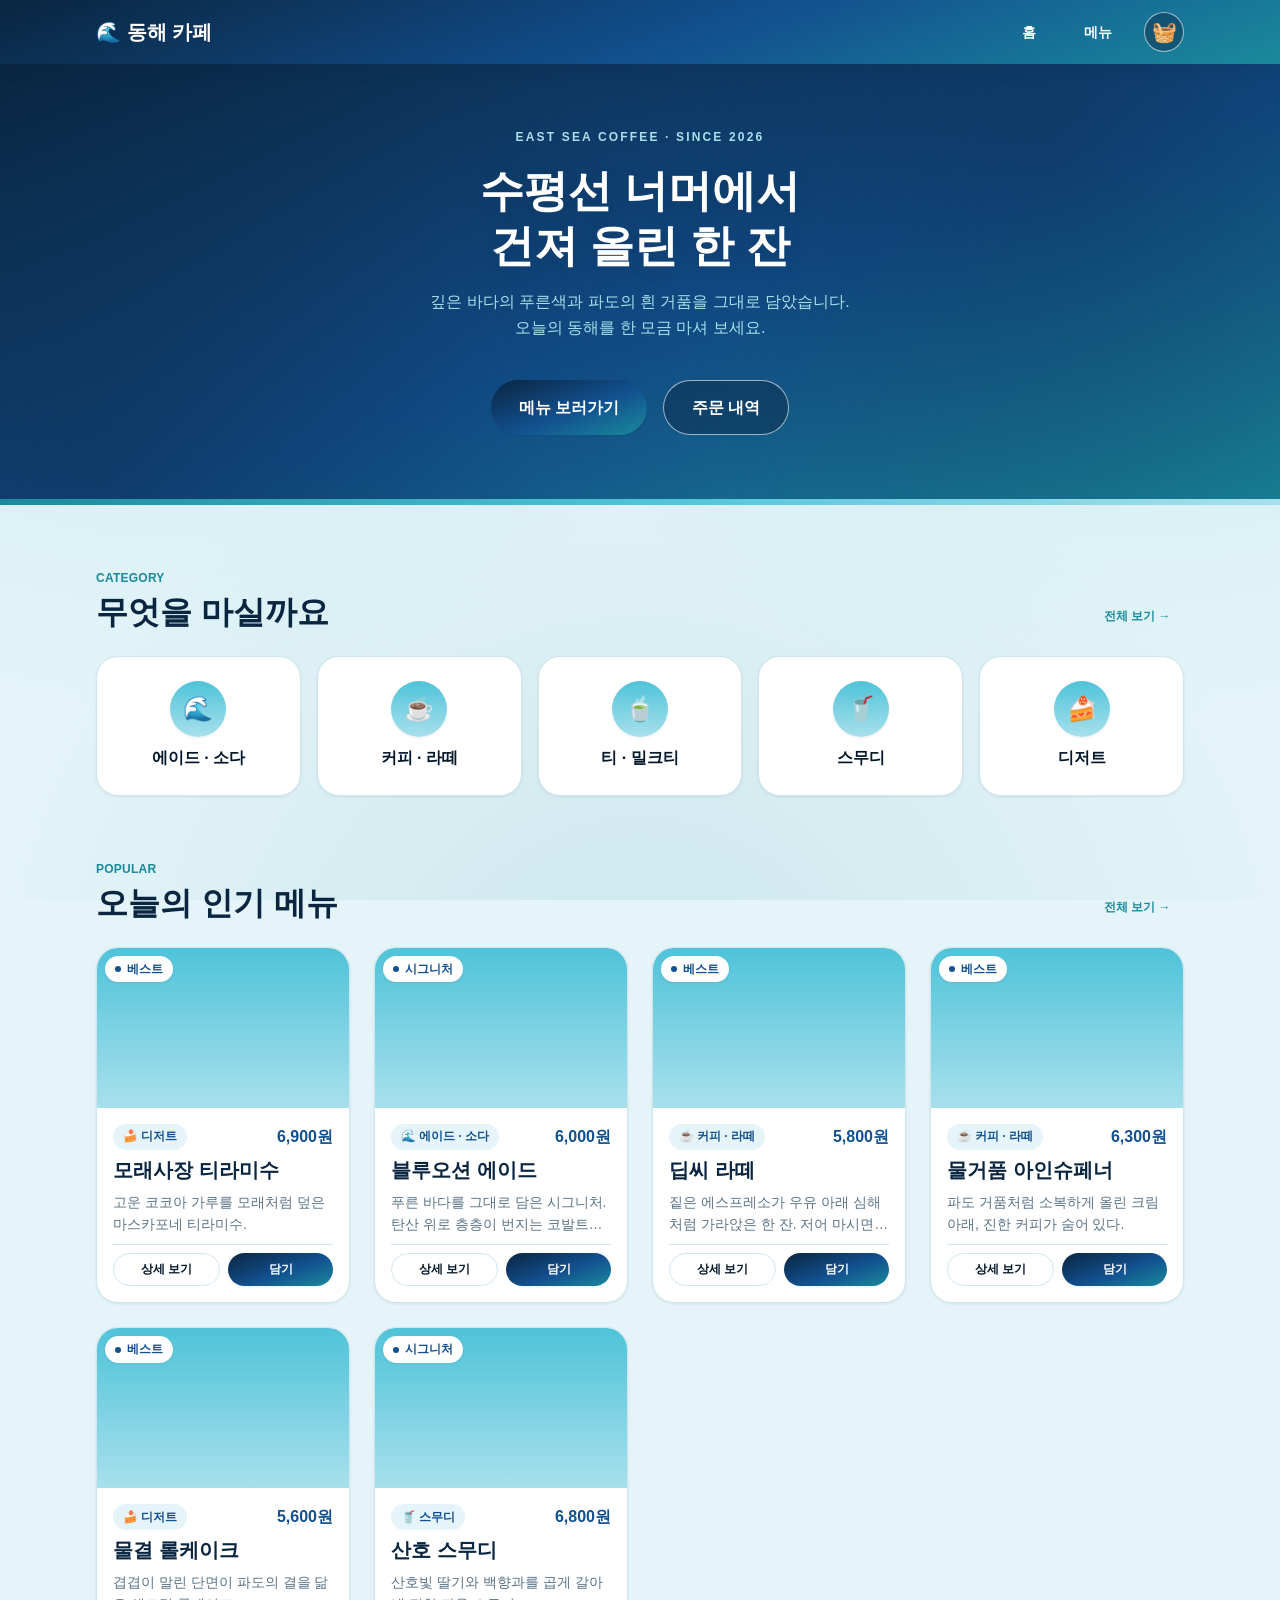
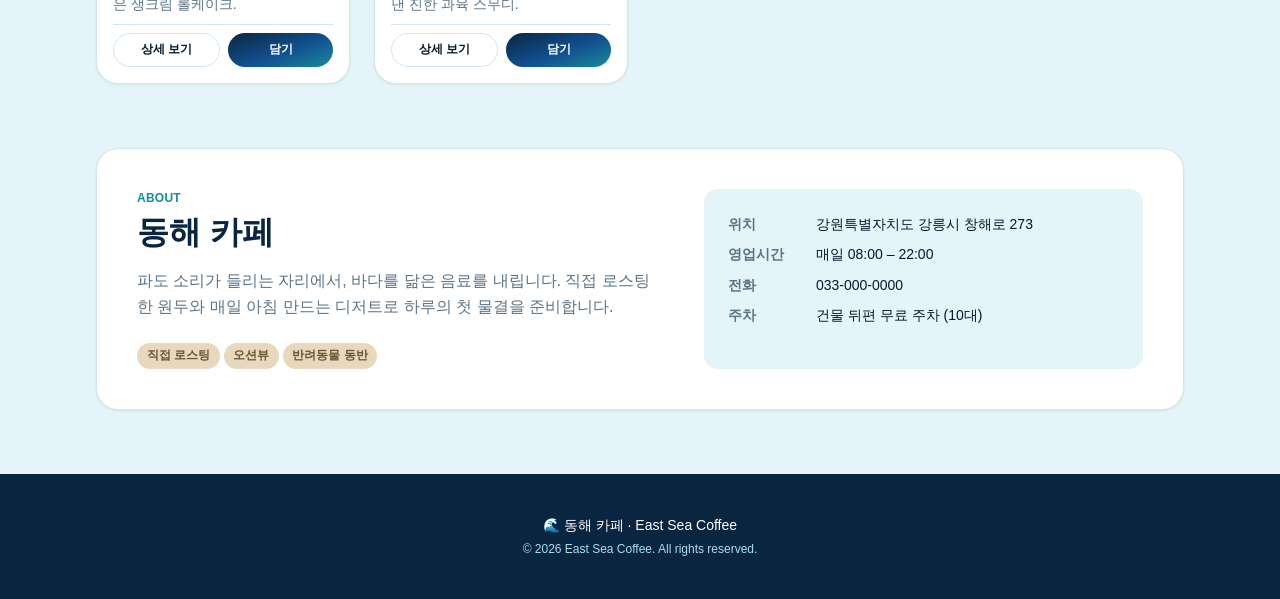
==== index.html @ cf836b80 "feat: 6단계 고객 메인 페이지 구현" ====
<!doctype html>
<html lang="ko">
  <head>
    <meta charset="UTF-8" />
    <meta name="viewport" content="width=device-width, initial-scale=1.0" />
    <title>동해 카페 — 수평선 너머의 한 잔</title>
    <meta
      name="description"
      content="깊은 바다를 담은 음료와 디저트. 동해 카페에서 시원한 한 잔을 만나 보세요."
    />

    <!-- 1단계 공유 자원 (전역 변수 · 리셋 · 공통 컴포넌트) -->
    <link rel="stylesheet" href="css/variables.css" />
    <!-- 이 페이지 전용 스타일 -->
    <link rel="stylesheet" href="index.css" />

    <!-- defer 는 순서를 보장한다: data.js → utils.js → 페이지 스크립트 -->
    <script defer src="js/data.js"></script>
    <script defer src="js/utils.js"></script>
    <script defer src="index.js"></script>
  </head>
  <body>
    <!--
      고객용 헤더 — 3·4·5단계의 .site-header 를 그대로 재사용.
      이 파일만 프로젝트 루트에 있으므로 링크에서 ../ 를 뺀 것 외에는 동일하다.
    -->
    <header class="site-header">
      <div class="container site-header__inner">
        <a class="site-header__logo" href="index.html">🌊 동해 카페</a>

        <nav class="site-header__nav">
          <a class="btn btn--ghost" href="index.html" aria-current="page">홈</a>
          <a class="btn btn--ghost" href="menus/list.html">메뉴</a>

          <!-- 장바구니: data-cart-badge 는 CafeUtils.updateCartBadges 가 자동으로 채운다 -->
          <a class="site-header__cart" href="basket/list.html">
            <span aria-hidden="true">🧺</span>
            <span class="sr-only">장바구니</span>
            <span class="site-header__cart-count" data-cart-badge hidden>0</span>
          </a>
        </nav>
      </div>
    </header>

    <main>
      <!-- ============================================
           히어로 — 깊은 바다 그라데이션 위의 인트로
           ============================================ -->
      <section class="hero">
        <div class="container hero__inner">
          <p class="hero__eyebrow">EAST SEA COFFEE · SINCE 2026</p>
          <h1 class="hero__title">
            수평선 너머에서<br />
            건져 올린 한 잔
          </h1>
          <p class="hero__desc">
            깊은 바다의 푸른색과 파도의 흰 거품을 그대로 담았습니다.<br />
            오늘의 동해를 한 모금 마셔 보세요.
          </p>
          <div class="hero__actions">
            <a class="btn btn--primary btn--lg" href="menus/list.html">메뉴 보러가기</a>
            <a class="btn btn--outline btn--lg hero__ghost" href="orders/list.html">
              주문 내역
            </a>
          </div>
        </div>
        <!-- 수면을 가르는 물결 띠 (장식용이라 스크린리더에서 숨김) -->
        <div class="hero__wave" aria-hidden="true"></div>
      </section>

      <!-- ============================================
           카테고리 바로가기
           클릭 → menus/list.html?category=<id> (list.js 가 쿼리를 읽어 필터링)
           ============================================ -->
      <section class="container section">
        <div class="section__head">
          <div>
            <p class="breadcrumb">CATEGORY</p>
            <h2 class="section__title">무엇을 마실까요</h2>
          </div>
          <a class="btn btn--ghost btn--sm section__more" href="menus/list.html">
            전체 보기 →
          </a>
        </div>

        <div class="category-grid" data-categories>
          <!-- index.js 가 렌더 -->
        </div>
      </section>

      <!-- ============================================
           인기 메뉴 (품절 제외)
           ============================================ -->
      <section class="container section">
        <div class="section__head">
          <div>
            <p class="breadcrumb">POPULAR</p>
            <h2 class="section__title">오늘의 인기 메뉴</h2>
          </div>
          <a class="btn btn--ghost btn--sm section__more" href="menus/list.html">
            전체 보기 →
          </a>
        </div>

        <div class="pick-grid" data-picks aria-live="polite">
          <!-- index.js 가 렌더 -->
        </div>
      </section>

      <!-- ============================================
           카페 소개 · 위치 (정적 텍스트)
           ============================================ -->
      <section class="container section">
        <div class="about card">
          <div class="about__text">
            <p class="breadcrumb">ABOUT</p>
            <h2 class="section__title">동해 카페</h2>
            <p class="about__desc">
              파도 소리가 들리는 자리에서, 바다를 닮은 음료를 내립니다.
              직접 로스팅한 원두와 매일 아침 만드는 디저트로
              하루의 첫 물결을 준비합니다.
            </p>
            <div class="about__tags">
              <span class="badge badge--sand">직접 로스팅</span>
              <span class="badge badge--sand">오션뷰</span>
              <span class="badge badge--sand">반려동물 동반</span>
            </div>
          </div>

          <dl class="about__info">
            <div class="about__row">
              <dt>위치</dt>
              <dd>강원특별자치도 강릉시 창해로 273</dd>
            </div>
            <div class="about__row">
              <dt>영업시간</dt>
              <dd>매일 08:00 – 22:00</dd>
            </div>
            <div class="about__row">
              <dt>전화</dt>
              <dd>033-000-0000</dd>
            </div>
            <div class="about__row">
              <dt>주차</dt>
              <dd>건물 뒤편 무료 주차 (10대)</dd>
            </div>
          </dl>
        </div>
      </section>
    </main>

    <!-- 간단한 푸터 -->
    <footer class="site-footer">
      <div class="container">
        <p>🌊 동해 카페 · East Sea Coffee</p>
        <p class="text-muted">© 2026 East Sea Coffee. All rights reserved.</p>
      </div>
    </footer>
  </body>
</html>
---- css/variables.css ----
/* ============================================
   🌊 카페 앱 - 전역 CSS 변수 & 리셋
   테마: 동해 바다 — 딥오션 네이비 · 코발트 · 청록 · 파도 거품
   모든 페이지 CSS는 여기 정의된 변수만 사용한다.
   ============================================ */

:root {
  /* --- 바다 팔레트 (깊은 곳 → 얕은 곳) --- */
  --sea-abyss: #04182b;      /* 심해 (가장 진한 텍스트) */
  --sea-navy: #0a2540;       /* 딥오션 네이비 */
  --sea-cobalt: #12508f;     /* 코발트 블루 */
  --sea-teal: #1a8a9c;       /* 청록 */
  --sea-aqua: #4fc3d9;       /* 밝은 물빛 */
  --sea-sky: #a8e0ec;        /* 밝은 하늘색 (얕은 수면) */
  --sea-mist: #e4f4f8;       /* 물안개 (밝은 배경) */

  /* --- 포인트 --- */
  --foam: #ffffff;           /* 파도 흰 거품 */
  --foam-soft: #f4fbfd;      /* 옅은 거품 */
  --sand: #e8d8bd;           /* 모래빛 베이지 */
  --sand-deep: #c9ae86;      /* 젖은 모래 */

  /* --- 시맨틱 컬러 --- */
  --color-primary: var(--sea-cobalt);
  --color-primary-hover: var(--sea-navy);
  --color-accent: var(--sea-teal);
  --color-accent-light: var(--sea-aqua);
  --color-bg: var(--sea-mist);
  --color-surface: var(--foam);
  --color-text: var(--sea-abyss);
  --color-text-muted: #5b7386;
  --color-border: #cfe6ee;

  /* --- 상태 컬러 --- */
  --color-success: #2a9d6f;   /* 해조 그린 */
  --color-warning: #dfa03a;   /* 모래 노랑 */
  --color-danger: #d1543f;    /* 산호 레드 */
  --color-info: var(--sea-cobalt);

  /* --- 그라데이션 (수면 느낌) --- */
  --grad-ocean: linear-gradient(160deg, var(--sea-navy), var(--sea-cobalt) 55%, var(--sea-teal));
  --grad-surface: linear-gradient(180deg, var(--sea-aqua), var(--sea-sky));
  --grad-wave: linear-gradient(90deg, var(--sea-teal), var(--sea-aqua), var(--sea-sky));

  /* --- 글래스모피즘 (물결/물방울 질감) --- */
  --glass-bg: rgba(255, 255, 255, 0.5);
  --glass-bg-deep: rgba(10, 37, 64, 0.42);  /* 어두운 배경 위 유리 */
  --glass-border: rgba(255, 255, 255, 0.6);
  --glass-blur: 14px;

  /* --- 그림자 (수중 그림자는 푸르게) --- */
  --shadow-sm: 0 1px 3px rgba(10, 37, 64, 0.08);
  --shadow-md: 0 4px 16px rgba(10, 37, 64, 0.12);
  --shadow-lg: 0 12px 32px rgba(10, 37, 64, 0.18);
  --glow-aqua: 0 0 18px rgba(79, 195, 217, 0.45);

  /* --- 라운드 (물방울처럼 둥글게) --- */
  --radius-sm: 8px;
  --radius-md: 14px;
  --radius-lg: 22px;
  --radius-full: 999px;

  /* --- 간격 --- */
  --space-xs: 4px;
  --space-sm: 8px;
  --space-md: 16px;
  --space-lg: 24px;
  --space-xl: 40px;
  --space-2xl: 64px;

  /* --- 타이포 --- */
  --font-sans: "Pretendard", "Noto Sans KR", -apple-system, BlinkMacSystemFont,
    "Segoe UI", Roboto, sans-serif;
  --fs-xs: 0.75rem;
  --fs-sm: 0.875rem;
  --fs-md: 1rem;
  --fs-lg: 1.25rem;
  --fs-xl: 1.5rem;
  --fs-2xl: 2rem;
  --fs-3xl: 2.75rem;

  /* --- 레이아웃 --- */
  --container-max: 1120px;
  --header-height: 64px;

  /* --- 트랜지션 --- */
  --transition: 0.2s ease;
  --transition-slow: 0.35s ease;

  /* --- z-index --- */
  --z-header: 100;
  --z-overlay: 500;
  --z-modal: 600;
  --z-toast: 700;
}

/* ============================================
   리셋
   ============================================ */

*,
*::before,
*::after {
  margin: 0;
  padding: 0;
  box-sizing: border-box;
}

html {
  scroll-behavior: smooth;
}

body {
  font-family: var(--font-sans);
  font-size: var(--fs-md);
  line-height: 1.6;
  color: var(--color-text);
  background: var(--color-bg);
  /* 수면 위 빛이 스며드는 느낌 — 옅은 청록/하늘색 방사형 그라데이션 */
  background-image:
    radial-gradient(circle at 12% 10%, rgba(79, 195, 217, 0.18), transparent 45%),
    radial-gradient(circle at 88% 0%, rgba(168, 224, 236, 0.5), transparent 50%),
    radial-gradient(circle at 50% 115%, rgba(26, 138, 156, 0.12), transparent 55%);
  background-attachment: fixed;
  min-height: 100vh;
  -webkit-font-smoothing: antialiased;
  -moz-osx-font-smoothing: grayscale;
}

img,
picture,
svg,
video {
  display: block;
  max-width: 100%;
}

button,
input,
select,
textarea {
  font: inherit;
  color: inherit;
}

button {
  cursor: pointer;
  background: none;
  border: none;
}

a {
  color: inherit;
  text-decoration: none;
}

ul,
ol {
  list-style: none;
}

h1, h2, h3, h4, h5, h6 {
  line-height: 1.25;
  font-weight: 700;
  color: var(--sea-navy);
}

:focus-visible {
  outline: 2px solid var(--color-accent);
  outline-offset: 2px;
}

::selection {
  background: var(--sea-sky);
  color: var(--sea-abyss);
}

/* ============================================
   공통 유틸리티 클래스
   ============================================ */

.container {
  width: 100%;
  max-width: var(--container-max);
  margin-inline: auto;
  padding-inline: var(--space-md);
}

/* 물방울 유리 질감 */
.glass {
  background: var(--glass-bg);
  -webkit-backdrop-filter: blur(var(--glass-blur));
  backdrop-filter: blur(var(--glass-blur));
  border: 1px solid var(--glass-border);
  box-shadow: var(--shadow-md);
}

/* 어두운 바다 배경 위에 얹는 유리 */
.glass--deep {
  background: var(--glass-bg-deep);
  border-color: rgba(255, 255, 255, 0.22);
  color: var(--foam);
}

.card {
  background: var(--color-surface);
  border: 1px solid var(--color-border);
  border-radius: var(--radius-lg);
  box-shadow: var(--shadow-sm);
  transition: transform var(--transition), box-shadow var(--transition);
}

.card:hover {
  transform: translateY(-3px);
  box-shadow: var(--shadow-lg);
}

/* 버튼 */
.btn {
  display: inline-flex;
  align-items: center;
  justify-content: center;
  gap: var(--space-sm);
  padding: 0.625rem 1.25rem;
  border-radius: var(--radius-full);
  font-weight: 600;
  font-size: var(--fs-sm);
  transition: background var(--transition), transform var(--transition),
    box-shadow var(--transition), color var(--transition),
    border-color var(--transition);
  white-space: nowrap;
}

.btn:active {
  transform: scale(0.97);
}

.btn--primary {
  background: var(--grad-ocean);
  color: var(--foam);
  box-shadow: var(--shadow-sm);
}

.btn--primary:hover {
  box-shadow: var(--shadow-md), var(--glow-aqua);
}

.btn--outline {
  border: 1.5px solid var(--color-border);
  color: var(--color-text);
  background: var(--color-surface);
}

.btn--outline:hover {
  border-color: var(--color-accent);
  color: var(--color-accent);
}

.btn--ghost {
  color: var(--color-text-muted);
}

.btn--ghost:hover {
  color: var(--color-text);
  background: var(--foam-soft);
}

.btn--danger {
  background: var(--color-danger);
  color: var(--foam);
}

.btn--block { width: 100%; }

.btn--sm {
  padding: 0.4rem 0.85rem;
  font-size: var(--fs-xs);
}

.btn--lg {
  padding: 0.85rem 1.75rem;
  font-size: var(--fs-md);
}

.btn:disabled {
  opacity: 0.5;
  cursor: not-allowed;
}

/* 뱃지 */
.badge {
  display: inline-flex;
  align-items: center;
  padding: 0.2rem 0.6rem;
  border-radius: var(--radius-full);
  font-size: var(--fs-xs);
  font-weight: 600;
  background: var(--sea-mist);
  color: var(--sea-cobalt);
}

.badge--sand {
  background: var(--sand);
  color: #6b5533;
}

/* 상태 칩 (주문 상태 — utils.js 의 ORDER_STATUS 와 연동) */
.chip {
  display: inline-flex;
  align-items: center;
  gap: 0.35rem;
  padding: 0.22rem 0.65rem;
  border-radius: var(--radius-full);
  font-size: var(--fs-xs);
  font-weight: 600;
}

.chip::before {
  content: "";
  width: 6px;
  height: 6px;
  border-radius: 50%;
  background: currentColor;
}

.chip--warning { color: var(--color-warning); background: rgba(223, 160, 58, 0.14); }
.chip--info    { color: var(--color-info);    background: rgba(18, 80, 143, 0.12); }
.chip--success { color: var(--color-success); background: rgba(42, 157, 111, 0.14); }
.chip--danger  { color: var(--color-danger);  background: rgba(209, 84, 63, 0.14); }

/* 입력 필드 */
.field {
  display: flex;
  flex-direction: column;
  gap: var(--space-xs);
}

.field label {
  font-size: var(--fs-sm);
  font-weight: 600;
  color: var(--color-text-muted);
}

.input,
.textarea,
.select {
  width: 100%;
  padding: 0.7rem 0.9rem;
  border: 1.5px solid var(--color-border);
  border-radius: var(--radius-md);
  background: var(--color-surface);
  transition: border-color var(--transition), box-shadow var(--transition);
}

.input::placeholder,
.textarea::placeholder {
  color: var(--color-text-muted);
  opacity: 0.7;
}

.input:focus,
.textarea:focus,
.select:focus {
  outline: none;
  border-color: var(--color-accent);
  box-shadow: 0 0 0 3px rgba(26, 138, 156, 0.15);
}

.textarea {
  resize: vertical;
  min-height: 96px;
}

/* 수량 스텝퍼 (utils.js 의 qtyStepperHtml 과 연동) */
.qty-stepper {
  display: inline-flex;
  align-items: center;
  gap: var(--space-sm);
  border: 1.5px solid var(--color-border);
  border-radius: var(--radius-full);
  padding: 0.15rem 0.35rem;
  background: var(--color-surface);
}

.qty-stepper__btn {
  width: 1.75rem;
  height: 1.75rem;
  border-radius: 50%;
  color: var(--sea-cobalt);
  font-weight: 700;
  line-height: 1;
  transition: background var(--transition);
}

.qty-stepper__btn:hover { background: var(--sea-mist); }

.qty-stepper__value {
  min-width: 1.5rem;
  text-align: center;
  font-weight: 600;
  font-variant-numeric: tabular-nums;
}

/* 헬퍼 */
.text-muted { color: var(--color-text-muted); }
.text-accent { color: var(--color-accent); }
.text-center { text-align: center; }
.sr-only {
  position: absolute;
  width: 1px; height: 1px;
  padding: 0; margin: -1px;
  overflow: hidden;
  clip: rect(0 0 0 0);
  white-space: nowrap;
  border: 0;
}

/* 빈 상태 */
.empty-state {
  text-align: center;
  padding: var(--space-2xl) var(--space-md);
  color: var(--color-text-muted);
}

.empty-state__icon {
  font-size: 3rem;
  margin-bottom: var(--space-md);
  opacity: 0.6;
}

/* 스켈레톤 / 로딩 (물결이 흐르는 듯한 shimmer) */
.skeleton {
  background: linear-gradient(
    90deg,
    var(--sea-mist) 25%,
    var(--foam) 50%,
    var(--sea-mist) 75%
  );
  background-size: 200% 100%;
  animation: shimmer 1.4s infinite;
  border-radius: var(--radius-md);
}

@keyframes shimmer {
  0% { background-position: 200% 0; }
  100% { background-position: -200% 0; }
}

/* ============================================
   토스트 (utils.js 의 showToast 와 연동)
   ============================================ */

.toast-container {
  position: fixed;
  bottom: var(--space-lg);
  left: 50%;
  transform: translateX(-50%);
  display: flex;
  flex-direction: column;
  gap: var(--space-sm);
  z-index: var(--z-toast);
  pointer-events: none;
}

.toast {
  padding: 0.75rem 1.25rem;
  border-radius: var(--radius-full);
  background: var(--sea-navy);
  color: var(--foam);
  box-shadow: var(--shadow-lg);
  font-size: var(--fs-sm);
  font-weight: 500;
  animation: toast-in 0.25s ease;
}

.toast--success { background: var(--color-success); }
.toast--danger  { background: var(--color-danger); }
.toast--warning { background: var(--color-warning); }

@keyframes toast-in {
  from { opacity: 0; transform: translateY(12px); }
  to { opacity: 1; transform: translateY(0); }
}

@media (prefers-reduced-motion: reduce) {
  *,
  *::before,
  *::after {
    animation-duration: 0.01ms !important;
    transition-duration: 0.01ms !important;
    scroll-behavior: auto !important;
  }
}
---- index.css ----
/* ============================================
   🌊 고객 - 메인 페이지 (index.html)
   색상·간격·타이포는 모두 variables.css 의 변수만 사용한다.
   새 hex 색상 코드는 단 하나도 정의하지 않는다.

   .site-header / .page-head 블록은 3·4·5단계에서 그대로 가져온 것이다.
   코로케이션 원칙 때문에 생긴 의도적 중복이며,
   BLUEPRINT 의 .admin-top 과 마찬가지로 8단계에서 공용화를 재검토한다.
   ============================================ */

/* --- 고객용 헤더 (수면 그라데이션) --- */
.site-header {
  position: sticky;
  top: 0;
  z-index: var(--z-header);
  background: var(--grad-ocean);
  color: var(--foam);
  box-shadow: var(--shadow-md);
}

.site-header__inner {
  height: var(--header-height);
  display: flex;
  align-items: center;
  justify-content: space-between;
  gap: var(--space-md);
}

.site-header__logo {
  font-weight: 700;
  font-size: var(--fs-lg);
  color: var(--foam);
}

.site-header__nav {
  display: flex;
  align-items: center;
  gap: var(--space-sm);
}

/* 어두운 헤더 위에서는 버튼 색을 거품색으로 반전 */
.site-header__nav .btn {
  color: var(--foam);
}

.site-header__nav .btn--ghost:hover {
  background: var(--glass-bg-deep);
  color: var(--foam);
}

/* 장바구니 아이콘 + 수량 배지 */
.site-header__cart {
  position: relative;
  display: inline-flex;
  align-items: center;
  justify-content: center;
  width: 2.5rem;
  height: 2.5rem;
  margin-left: var(--space-xs);
  border-radius: var(--radius-full);
  border: 1px solid var(--glass-border);
  background: var(--glass-bg-deep);
  font-size: var(--fs-lg);
  transition: box-shadow var(--transition);
}

.site-header__cart:hover {
  box-shadow: var(--glow-aqua);
}

/* 담긴 수량 — 모래빛 원형 배지 */
.site-header__cart-count {
  position: absolute;
  top: -0.3rem;
  right: -0.3rem;
  min-width: 1.25rem;
  height: 1.25rem;
  padding: 0 0.25rem;
  display: inline-flex;
  align-items: center;
  justify-content: center;
  border-radius: var(--radius-full);
  background: var(--sand);
  color: var(--sea-abyss);
  font-size: var(--fs-xs);
  font-weight: 700;
  font-variant-numeric: tabular-nums;
  box-shadow: var(--shadow-sm);
}

/* hidden 속성이 붙어도 inline-flex 가 이기지 않도록 */
.site-header__cart-count[hidden] {
  display: none;
}

/* --- 페이지 제목 --- */
.page-head {
  display: flex;
  align-items: flex-end;
  justify-content: space-between;
  gap: var(--space-md);
  flex-wrap: wrap;
  margin: var(--space-xl) 0 var(--space-lg);
}

.breadcrumb {
  font-size: var(--fs-xs);
  font-weight: 600;
  color: var(--color-accent);
  letter-spacing: 0.02em;
}

.page-head__title {
  font-size: var(--fs-2xl);
  margin-top: var(--space-xs);
}

.page-head__sub {
  margin-top: var(--space-xs);
  font-size: var(--fs-sm);
  color: var(--color-text-muted);
}

/* ============================================
   히어로 — 깊은 바다 위의 인트로
   ============================================ */

.hero {
  position: relative;
  background: var(--grad-ocean);
  color: var(--foam);
  overflow: hidden;
}

/* 수면에 빛이 스며드는 느낌의 물빛 번짐 (장식) */
.hero::before {
  content: "";
  position: absolute;
  inset: 0;
  background:
    radial-gradient(circle at 82% 18%, var(--glass-bg-deep), transparent 55%),
    radial-gradient(circle at 8% 92%, var(--glass-bg-deep), transparent 50%);
  pointer-events: none;
}

.hero__inner {
  position: relative; /* ::before 위로 올린다 */
  z-index: 1;
  padding-block: var(--space-2xl);
  text-align: center;
}

.hero__eyebrow {
  font-size: var(--fs-xs);
  font-weight: 700;
  letter-spacing: 0.18em;
  color: var(--sea-sky);
}

/* 히어로 제목만 거품색 — h1 기본색(--sea-navy)을 덮어쓴다 */
.hero__title {
  margin-top: var(--space-md);
  font-size: var(--fs-3xl);
  color: var(--foam);
  text-shadow: var(--shadow-md);
}

.hero__desc {
  margin-top: var(--space-md);
  font-size: var(--fs-md);
  color: var(--sea-sky);
}

.hero__actions {
  margin-top: var(--space-xl);
  display: flex;
  justify-content: center;
  gap: var(--space-md);
  flex-wrap: wrap;
}

/* 어두운 배경 위에서는 outline 버튼을 유리처럼 비운다 */
.hero__ghost {
  background: var(--glass-bg-deep);
  border-color: var(--glass-border);
  color: var(--foam);
}

.hero__ghost:hover {
  border-color: var(--sea-aqua);
  color: var(--sea-sky);
}

/* 히어로 아래를 가르는 물결 띠 */
.hero__wave {
  position: relative;
  z-index: 1;
  height: 6px;
  background: var(--grad-wave);
}

/* ============================================
   섹션 공통
   ============================================ */

.section {
  margin-top: var(--space-2xl);
}

.section__head {
  display: flex;
  align-items: flex-end;
  justify-content: space-between;
  gap: var(--space-md);
  flex-wrap: wrap;
  margin-bottom: var(--space-lg);
}

.section__title {
  margin-top: var(--space-xs);
  font-size: var(--fs-2xl);
}

.section__more {
  color: var(--color-accent);
}

/* ============================================
   카테고리 바로가기
   ============================================ */

.category-grid {
  display: grid;
  grid-template-columns: repeat(auto-fit, minmax(150px, 1fr));
  gap: var(--space-md);
}

/* .card 를 재사용하고 바로가기 전용 규칙만 덧붙인다 */
.category-card {
  display: flex;
  flex-direction: column;
  align-items: center;
  gap: var(--space-sm);
  padding: var(--space-lg) var(--space-md);
  text-align: center;
}

/* 물방울처럼 둥근 이모지 배경 */
.category-card__icon {
  display: inline-flex;
  align-items: center;
  justify-content: center;
  width: 3.5rem;
  height: 3.5rem;
  border-radius: var(--radius-full);
  background: var(--grad-surface);
  font-size: var(--fs-xl);
  box-shadow: var(--shadow-sm);
  transition: box-shadow var(--transition);
}

.category-card:hover .category-card__icon {
  box-shadow: var(--glow-aqua);
}

.category-card__name {
  font-size: var(--fs-md);
  font-weight: 600;
  color: var(--color-text);
}

/* ============================================
   인기 메뉴 카드
   ============================================ */

.pick-grid {
  display: grid;
  grid-template-columns: repeat(auto-fill, minmax(240px, 1fr));
  gap: var(--space-lg);
}

.pick-card {
  display: flex;
  flex-direction: column;
  overflow: hidden;
}

/* 썸네일 — 이미지 로드 전/실패 시 수면 배경이 비친다 */
.pick-card__thumb {
  position: relative;
  display: block;
  height: 160px;
  background: var(--grad-surface);
}

.pick-card__thumb img {
  width: 100%;
  height: 100%;
  object-fit: cover;
  transition: transform var(--transition-slow);
}

.pick-card:hover .pick-card__thumb img {
  transform: scale(1.04); /* 물결에 살짝 일렁이듯 */
}

.pick-card__flag {
  position: absolute;
  top: var(--space-sm);
  left: var(--space-sm);
  z-index: 1;
  background: var(--color-surface);
  box-shadow: var(--shadow-sm);
}

.pick-card__body {
  display: flex;
  flex-direction: column;
  gap: var(--space-sm);
  padding: var(--space-md);
  flex: 1;
}

.pick-card__top {
  display: flex;
  align-items: center;
  justify-content: space-between;
  gap: var(--space-sm);
}

.pick-card__price {
  font-size: var(--fs-md);
  color: var(--sea-cobalt);
  font-variant-numeric: tabular-nums;
}

.pick-card__name {
  font-size: var(--fs-lg);
}

.pick-card__name a:hover {
  color: var(--color-accent);
}

/* 설명은 두 줄까지만 — 넘치면 말줄임 */
.pick-card__desc {
  font-size: var(--fs-sm);
  color: var(--color-text-muted);
  display: -webkit-box;
  -webkit-line-clamp: 2;
  line-clamp: 2;
  -webkit-box-orient: vertical;
  overflow: hidden;
}

.pick-card__actions {
  display: flex;
  gap: var(--space-sm);
  margin-top: auto;
  padding-top: var(--space-sm);
  border-top: 1px solid var(--color-border);
}

.pick-card__actions .btn {
  flex: 1;
}

/* ============================================
   카페 소개 · 위치
   ============================================ */

.about {
  display: grid;
  grid-template-columns: 1.2fr 1fr;
  gap: var(--space-xl);
  padding: var(--space-xl);
}

/* 큰 정보 패널이 hover 마다 들썩이지 않도록 .card 의 이동 효과만 끈다 */
.about:hover {
  transform: none;
  box-shadow: var(--shadow-sm);
}

.about__desc {
  margin-top: var(--space-md);
  color: var(--color-text-muted);
}

.about__tags {
  display: flex;
  gap: var(--space-xs);
  flex-wrap: wrap;
  margin-top: var(--space-lg);
}

.about__info {
  display: flex;
  flex-direction: column;
  gap: var(--space-sm);
  padding: var(--space-lg);
  border-radius: var(--radius-md);
  background: var(--color-bg);
}

.about__row {
  display: flex;
  align-items: baseline;
  gap: var(--space-md);
  font-size: var(--fs-sm);
}

.about__row dt {
  flex: 0 0 4.5rem;
  font-weight: 600;
  color: var(--color-text-muted);
}

.about__row dd {
  color: var(--color-text);
}

/* ============================================
   푸터
   ============================================ */

.site-footer {
  margin-top: var(--space-2xl);
  padding-block: var(--space-xl);
  background: var(--sea-navy);
  color: var(--foam);
  text-align: center;
  font-size: var(--fs-sm);
}

/* 어두운 푸터에서는 muted 색을 물빛으로 올린다 */
.site-footer .text-muted {
  margin-top: var(--space-xs);
  color: var(--sea-sky);
  font-size: var(--fs-xs);
}

/* ============================================
   반응형 — 좁은 화면에서 섹션이 세로로 쌓이도록
   ============================================ */

@media (max-width: 900px) {
  .about {
    grid-template-columns: 1fr;
    gap: var(--space-lg);
    padding: var(--space-lg);
  }
}

@media (max-width: 600px) {
  .hero__inner {
    padding-block: var(--space-xl);
  }

  .hero__title {
    font-size: var(--fs-2xl);
  }

  .hero__actions {
    flex-direction: column;
  }

  .hero__actions .btn {
    width: 100%;
  }

  .section__head {
    align-items: flex-start;
  }

  /* 카테고리는 두 칸으로 접는다 */
  .category-grid {
    grid-template-columns: repeat(2, 1fr);
  }
}
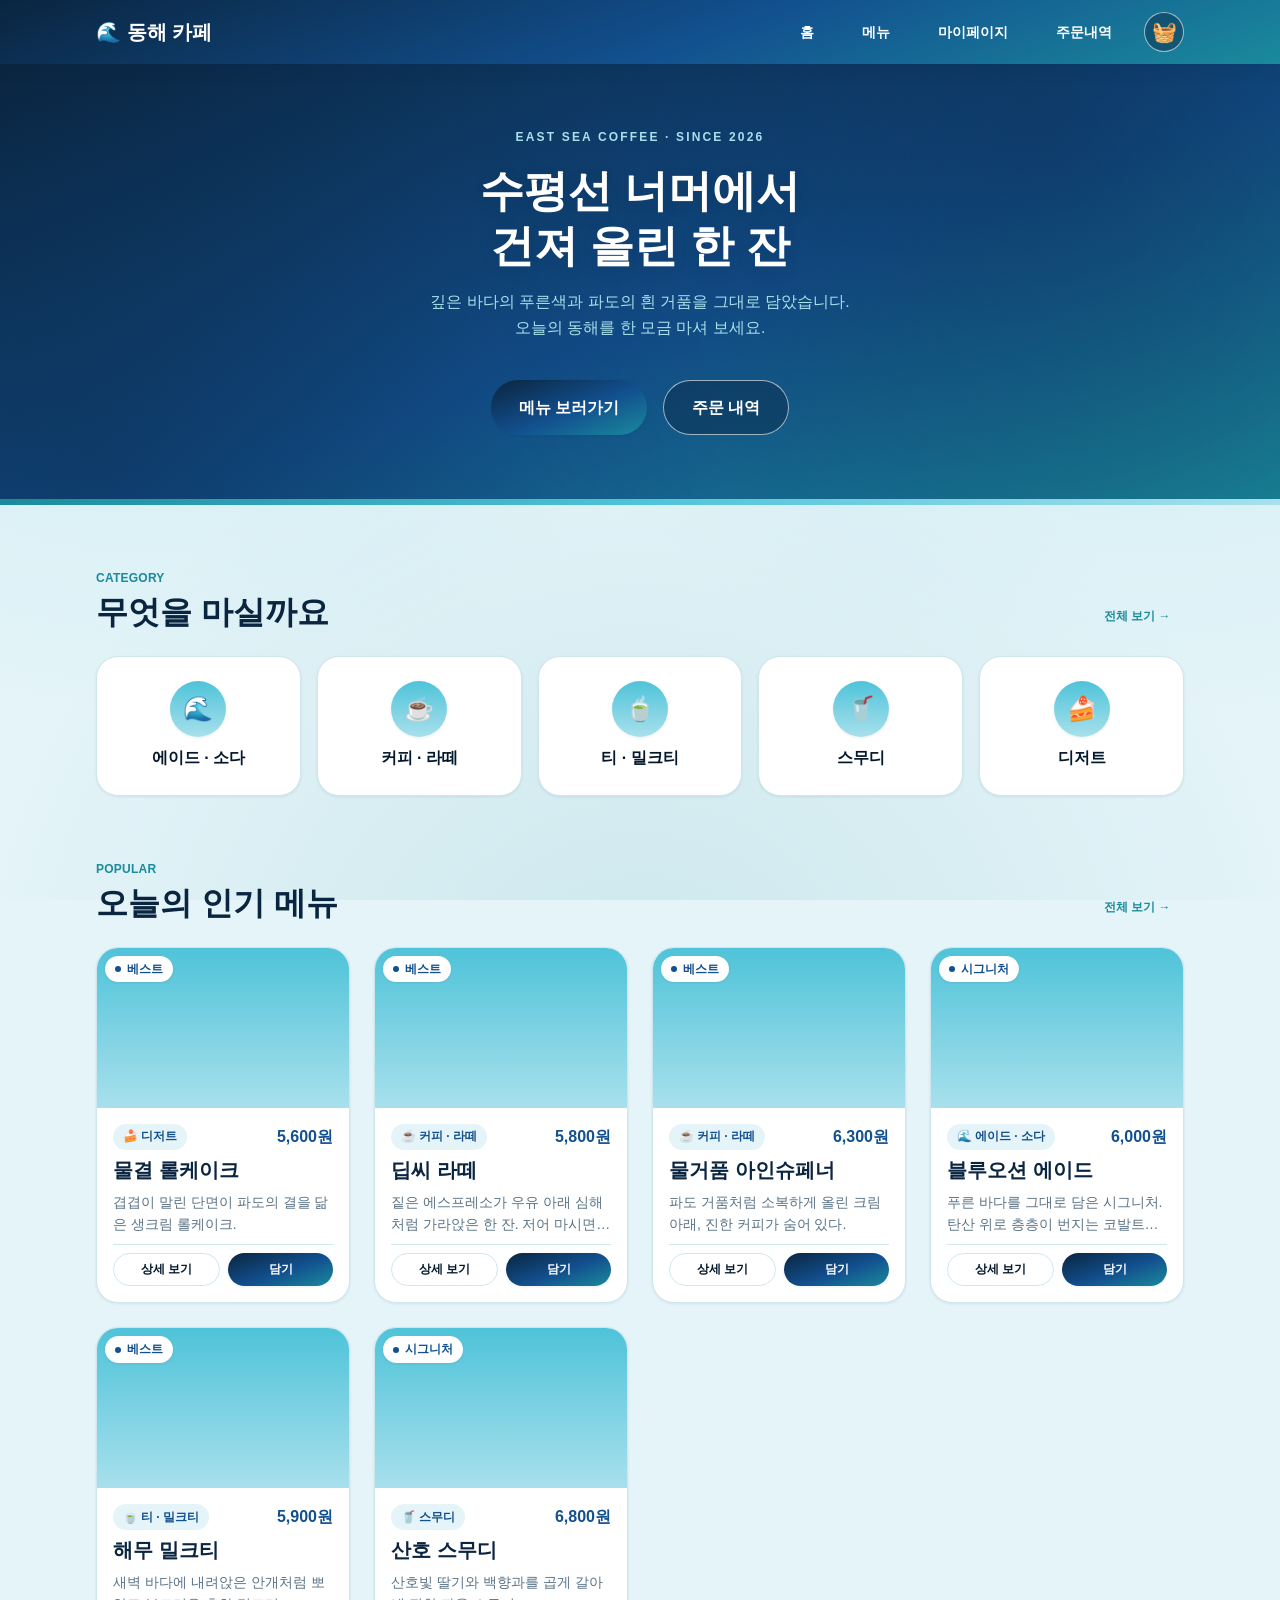
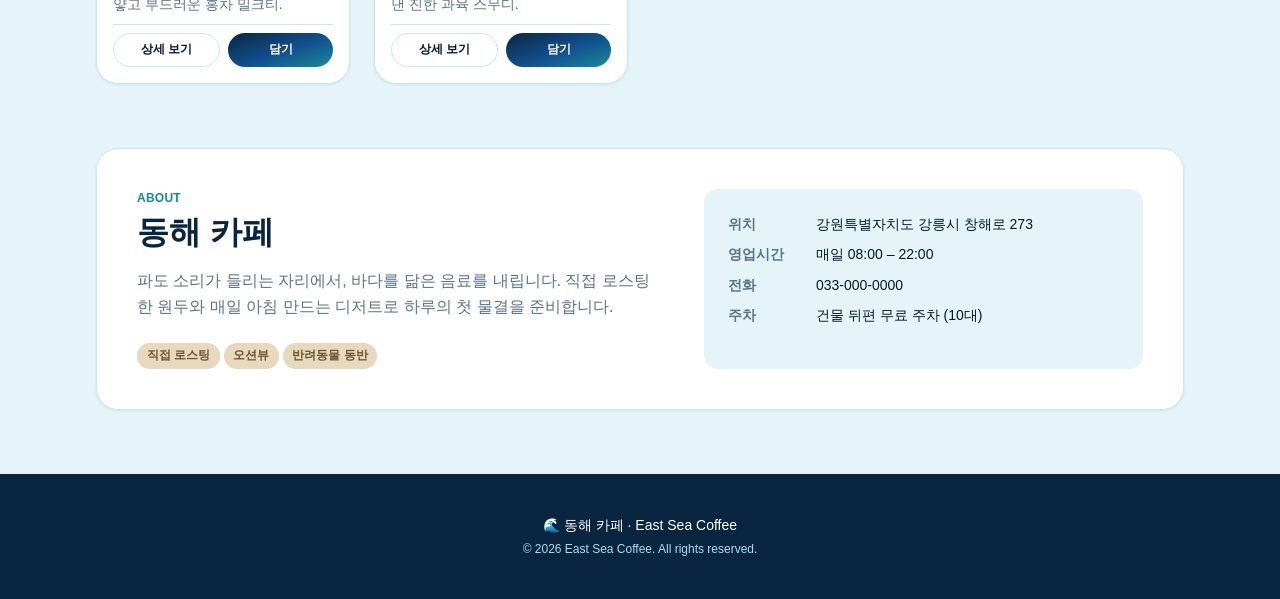
==== commit 9ac894b3: "fix: 헤더 내비게이션 링크 확장 (마이페이지, 주문내역, 관리자 메뉴 nav 통일)" ====
--- a/index.html
+++ b/index.html
@@ -31,6 +31,8 @@
         <nav class="site-header__nav">
           <a class="btn btn--ghost" href="index.html" aria-current="page">홈</a>
           <a class="btn btn--ghost" href="menus/list.html">메뉴</a>
+          <a class="btn btn--ghost" href="my/index.html">마이페이지</a>
+          <a class="btn btn--ghost" href="orders/list.html">주문내역</a>
 
           <!-- 장바구니: data-cart-badge 는 CafeUtils.updateCartBadges 가 자동으로 채운다 -->
           <a class="site-header__cart" href="basket/list.html">
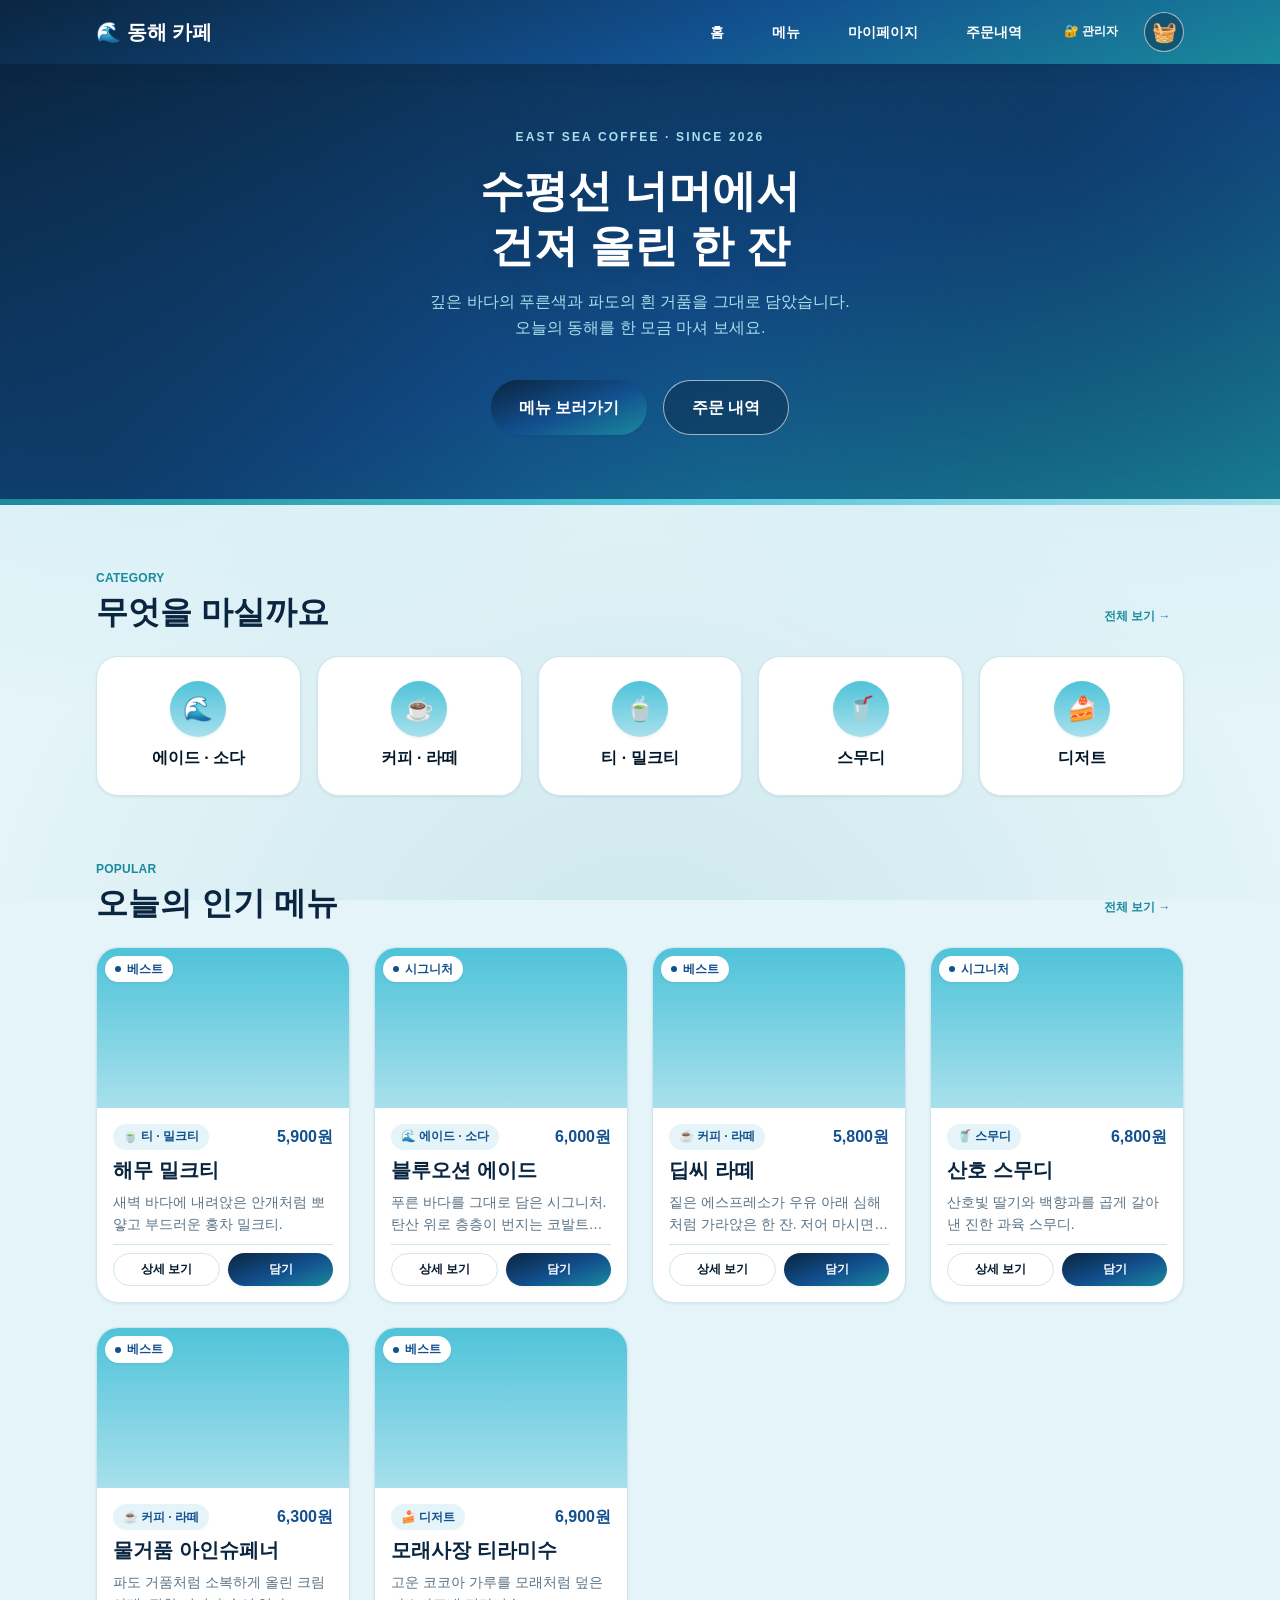
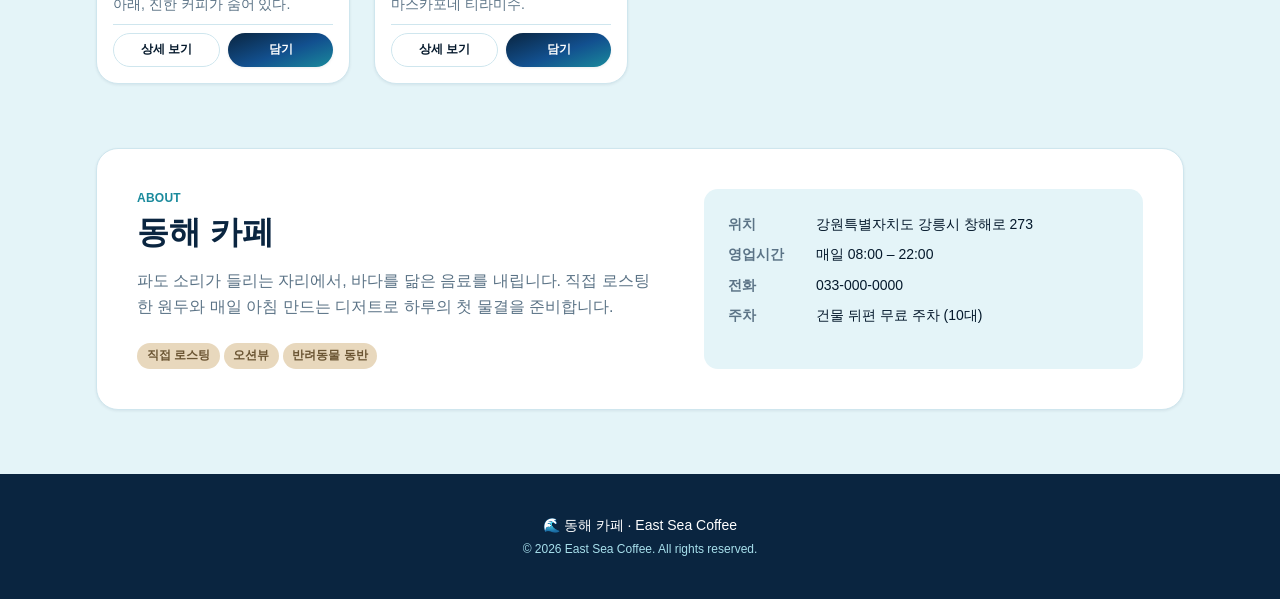
==== commit 82d71f6a: "feat: 관리자-손님 페이지 간 이동 링크 및 간단 관리자 진입 키 추가" ====
--- a/index.html
+++ b/index.html
@@ -33,6 +33,16 @@
           <a class="btn btn--ghost" href="menus/list.html">메뉴</a>
           <a class="btn btn--ghost" href="my/index.html">마이페이지</a>
           <a class="btn btn--ghost" href="orders/list.html">주문내역</a>
+
+          <!-- 관리자 진입: href 로 바로 가지 않고 CafeUtils.checkAdminAccess 로 키를 확인한다 -->
+          <button
+            class="btn btn--ghost btn--sm"
+            type="button"
+            title="관리자 페이지"
+            onclick="CafeUtils.checkAdminAccess('admin/index.html')"
+          >
+            🔐 관리자
+          </button>
 
           <!-- 장바구니: data-cart-badge 는 CafeUtils.updateCartBadges 가 자동으로 채운다 -->
           <a class="site-header__cart" href="basket/list.html">
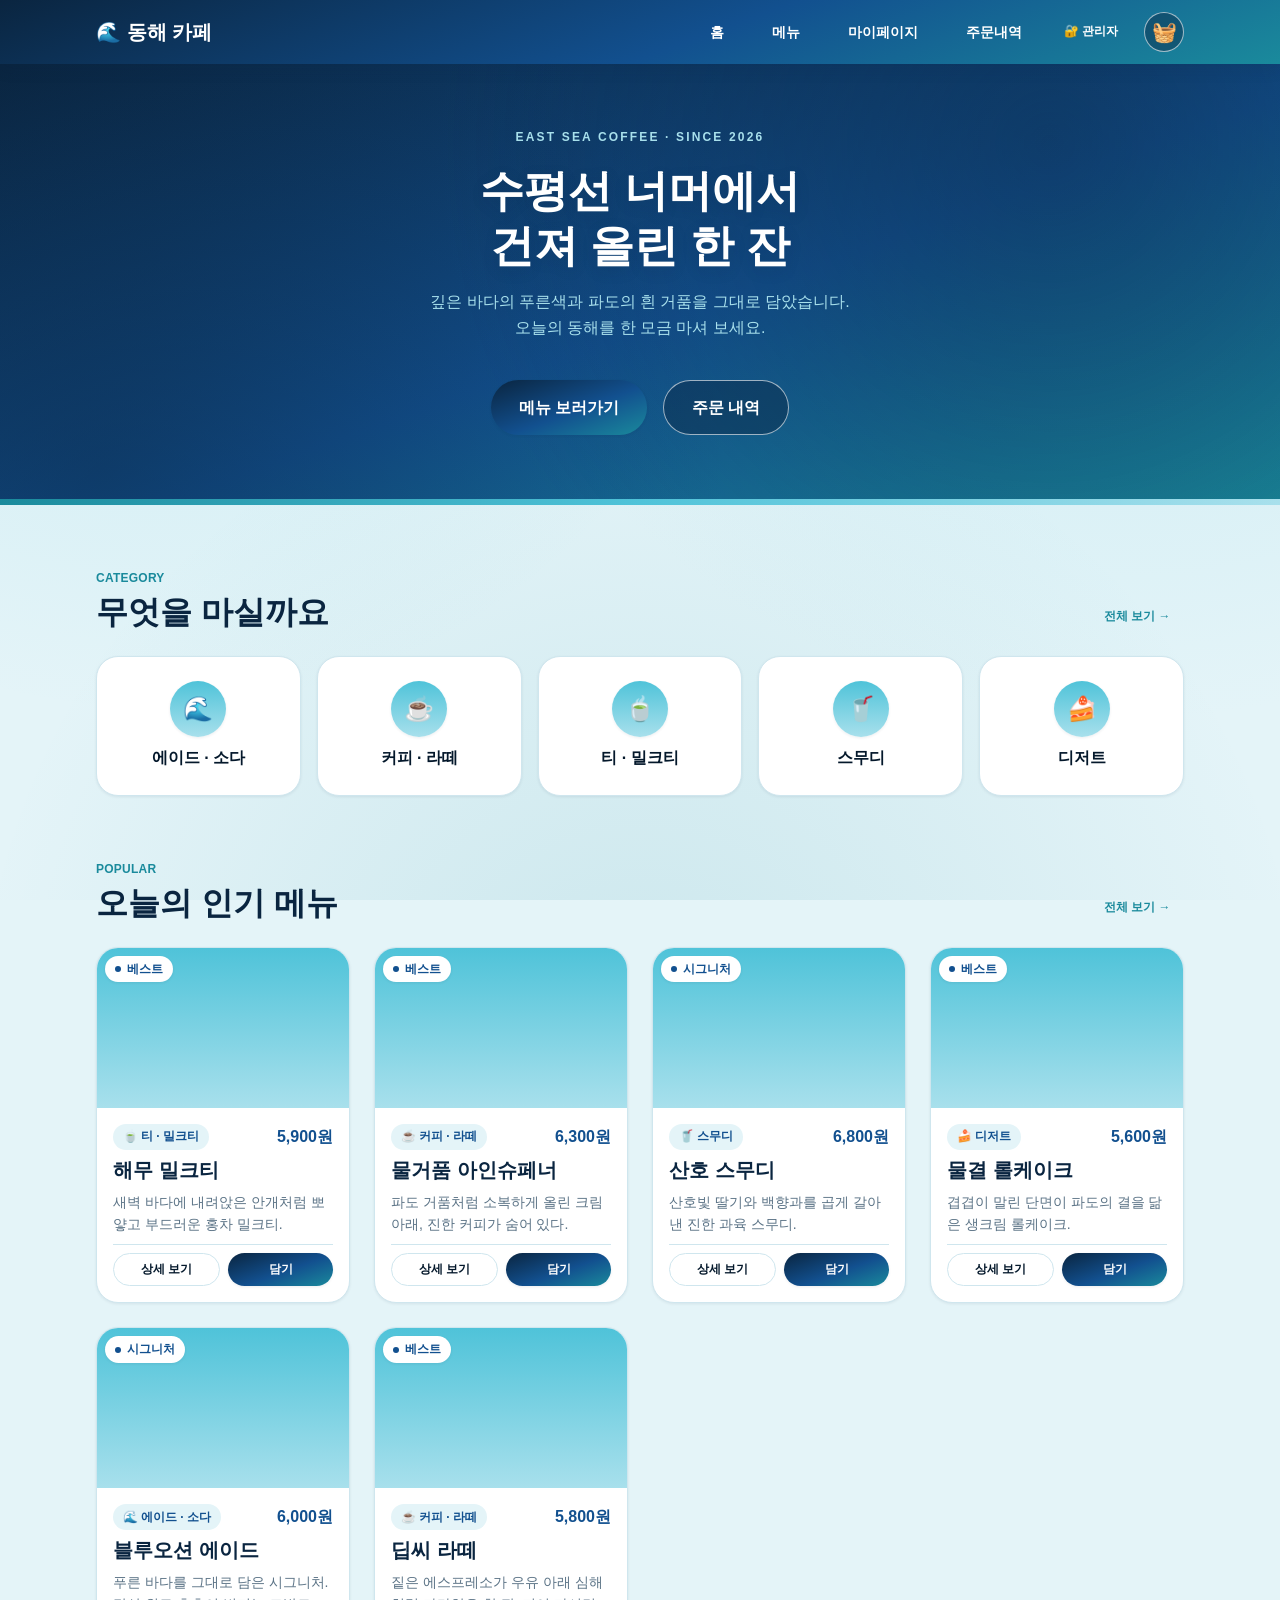
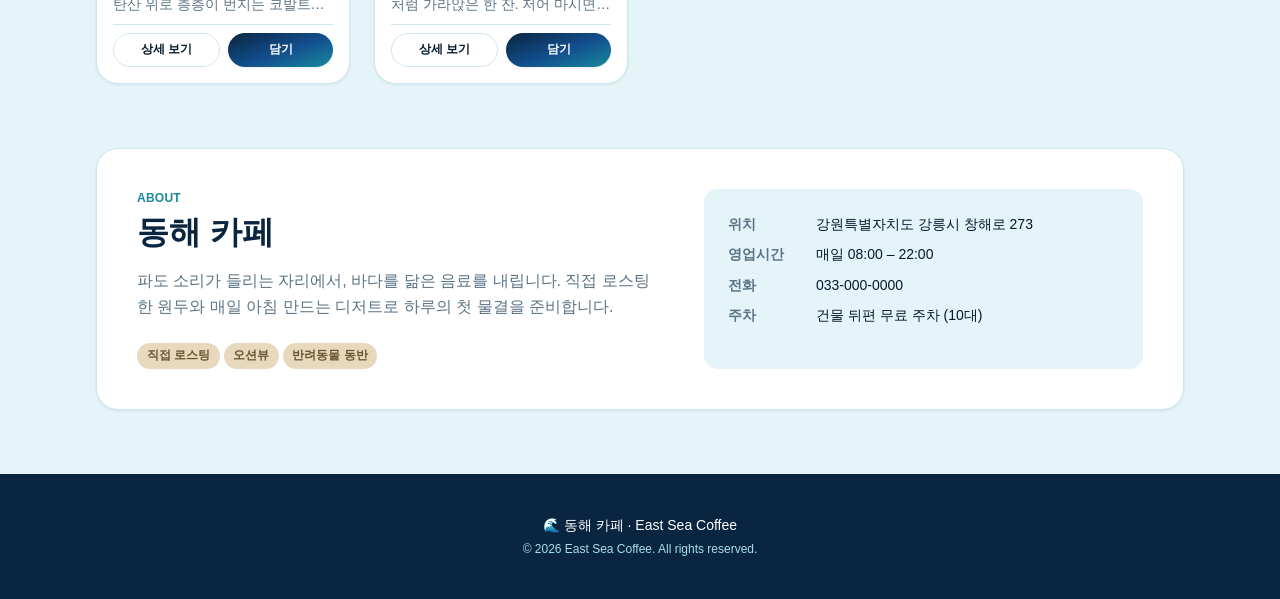
==== commit f669b482: "fix: 관리자 키를 매번 확인하도록 단일 관문으로 재구성" ====
--- a/index.html
+++ b/index.html
@@ -34,15 +34,10 @@
           <a class="btn btn--ghost" href="my/index.html">마이페이지</a>
           <a class="btn btn--ghost" href="orders/list.html">주문내역</a>
 
-          <!-- 관리자 진입: href 로 바로 가지 않고 CafeUtils.checkAdminAccess 로 키를 확인한다 -->
-          <button
-            class="btn btn--ghost btn--sm"
-            type="button"
-            title="관리자 페이지"
-            onclick="CafeUtils.checkAdminAccess('admin/index.html')"
-          >
+          <!-- 관리자 진입: 대시보드가 로드될 때 키를 물으므로 여기서는 이동만 한다 -->
+          <a class="btn btn--ghost btn--sm" href="admin/index.html" title="관리자 페이지">
             🔐 관리자
-          </button>
+          </a>
 
           <!-- 장바구니: data-cart-badge 는 CafeUtils.updateCartBadges 가 자동으로 채운다 -->
           <a class="site-header__cart" href="basket/list.html">
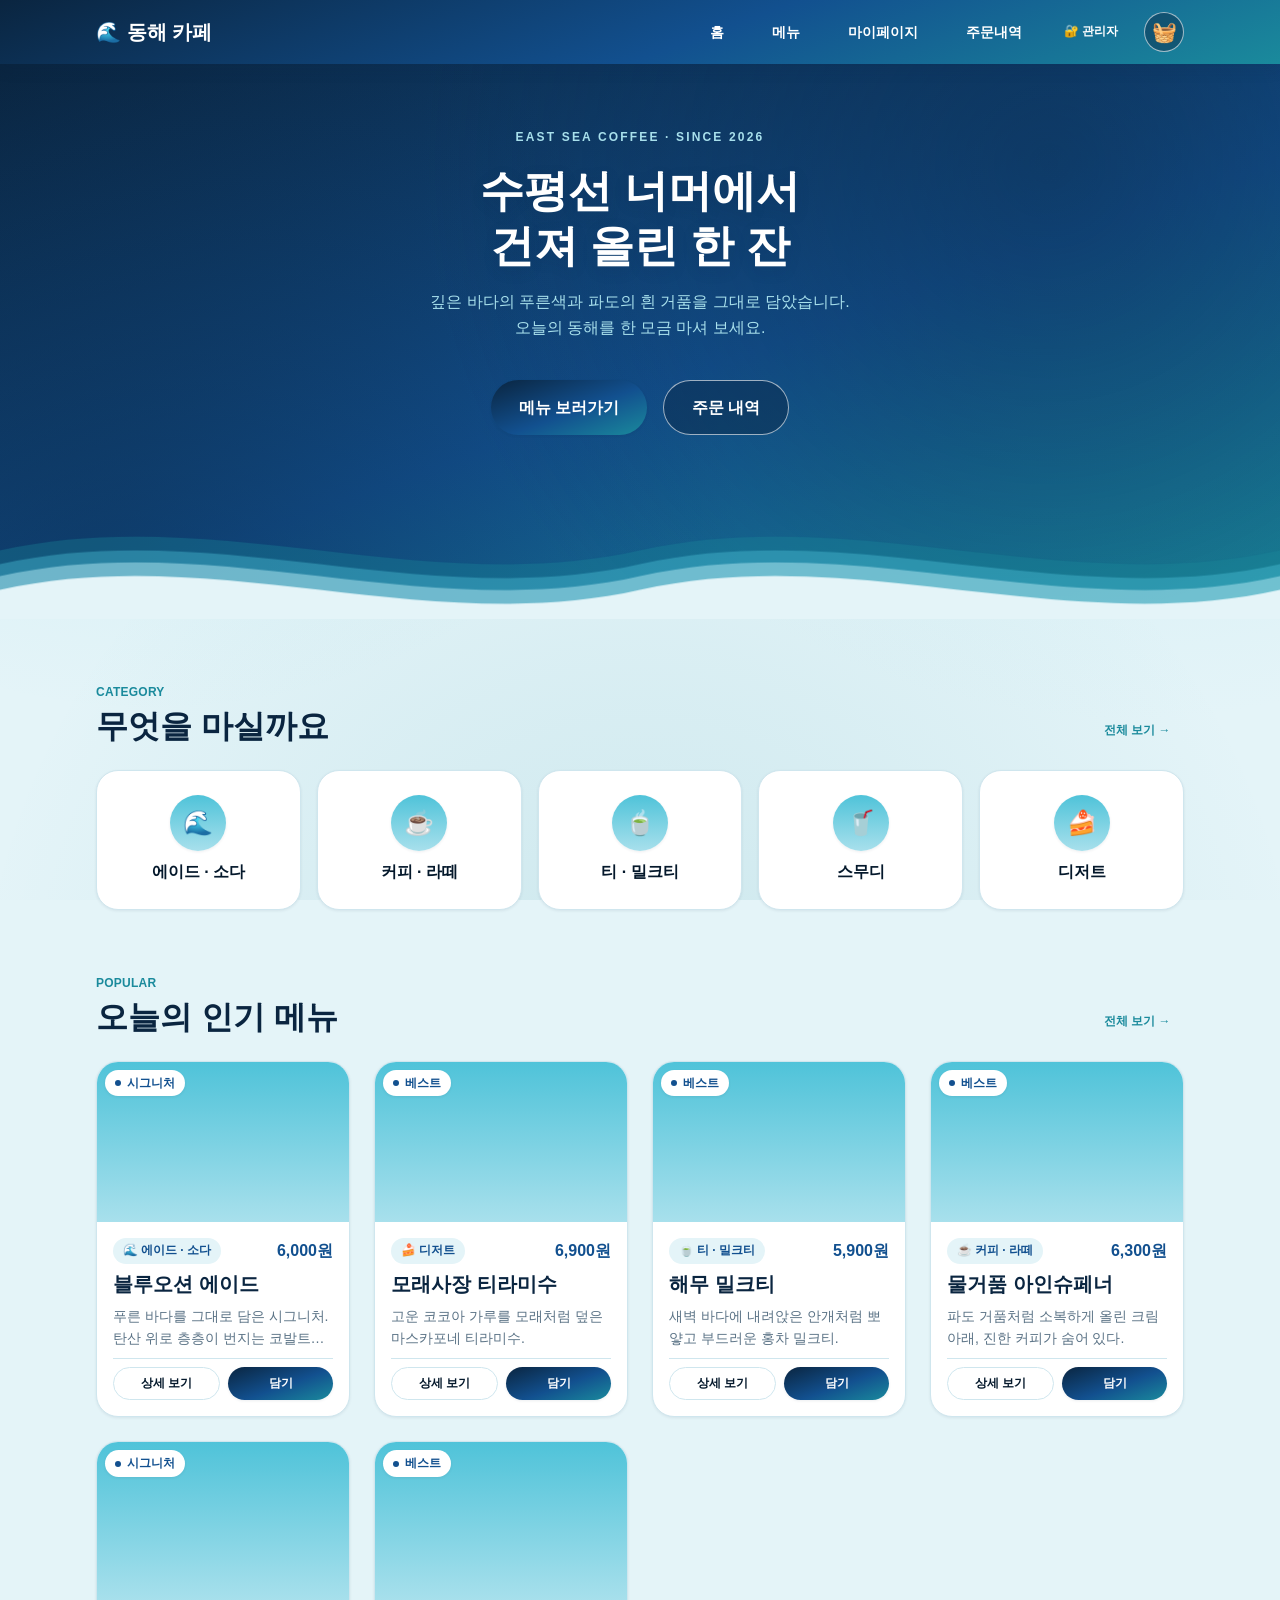
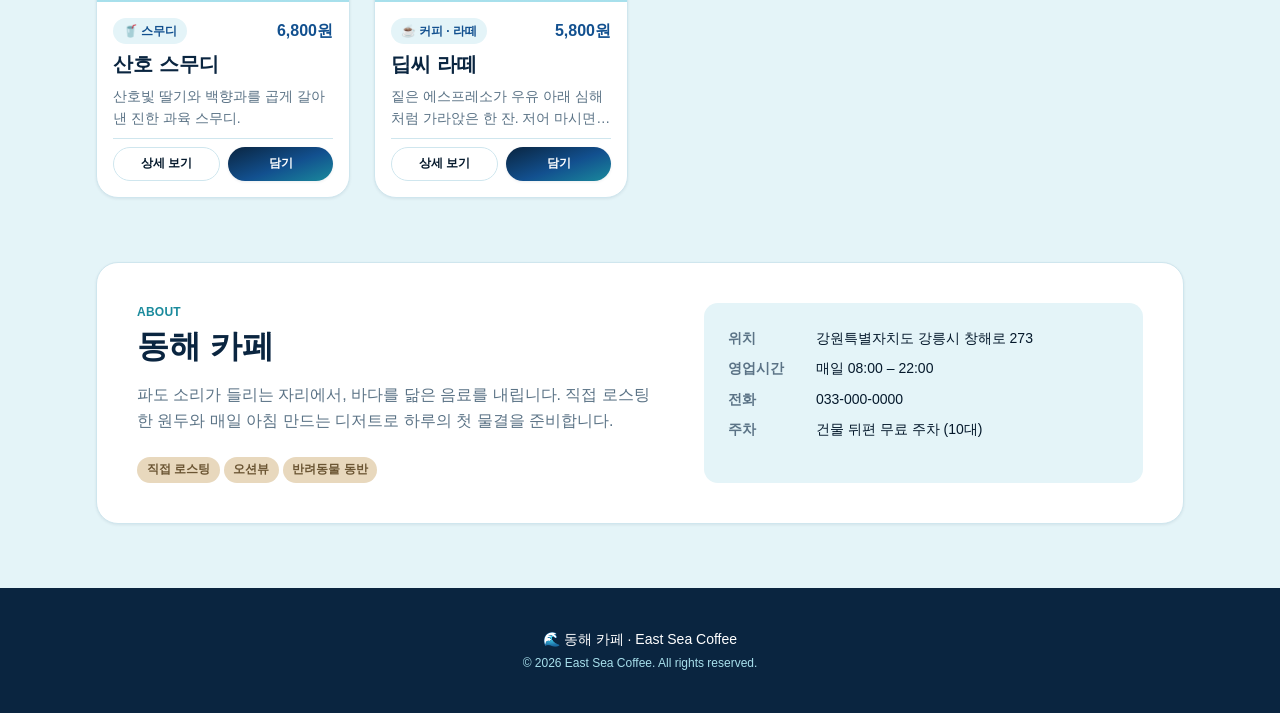
==== commit 0166cacb: "feat: 메인 히어로에 움직이는 파도 애니메이션 추가" ====
--- a/index.html
+++ b/index.html
@@ -3,11 +3,8 @@
   <head>
     <meta charset="UTF-8" />
     <meta name="viewport" content="width=device-width, initial-scale=1.0" />
-    <title>동해 카페 — 수평선 너머의 한 잔</title>
-    <meta
-      name="description"
-      content="깊은 바다를 담은 음료와 디저트. 동해 카페에서 시원한 한 잔을 만나 보세요."
-    />
+    <title>동해 카페2 — 수평선 너머의 한 잔</title>
+    <meta name="description" content="깊은 바다를 담은 음료와 디저트. 동해 카페에서 시원한 한 잔을 만나 보세요." />
 
     <!-- 1단계 공유 자원 (전역 변수 · 리셋 · 공통 컴포넌트) -->
     <link rel="stylesheet" href="css/variables.css" />
@@ -35,9 +32,7 @@
           <a class="btn btn--ghost" href="orders/list.html">주문내역</a>
 
           <!-- 관리자 진입: 대시보드가 로드될 때 키를 물으므로 여기서는 이동만 한다 -->
-          <a class="btn btn--ghost btn--sm" href="admin/index.html" title="관리자 페이지">
-            🔐 관리자
-          </a>
+          <a class="btn btn--ghost btn--sm" href="admin/index.html" title="관리자 페이지"> 🔐 관리자 </a>
 
           <!-- 장바구니: data-cart-badge 는 CafeUtils.updateCartBadges 가 자동으로 채운다 -->
           <a class="site-header__cart" href="basket/list.html">
@@ -66,13 +61,55 @@
           </p>
           <div class="hero__actions">
             <a class="btn btn--primary btn--lg" href="menus/list.html">메뉴 보러가기</a>
-            <a class="btn btn--outline btn--lg hero__ghost" href="orders/list.html">
-              주문 내역
-            </a>
+            <a class="btn btn--outline btn--lg hero__ghost" href="orders/list.html"> 주문 내역 </a>
           </div>
         </div>
-        <!-- 수면을 가르는 물결 띠 (장식용이라 스크린리더에서 숨김) -->
-        <div class="hero__wave" aria-hidden="true"></div>
+        <!--
+          수면 물결 (순수 장식이라 스크린리더에서 숨김 · 포커스도 받지 않음).
+          같은 파형 하나를 네 겹으로 겹치고, index.css 에서 겹마다 다른 색·속도·방향으로
+          흘려 깊이감을 만든다. preserveAspectRatio="none" 이라 가로로 자유롭게 늘어난다.
+        -->
+        <svg
+          class="hero__waves"
+          viewBox="0 0 1440 140"
+          preserveAspectRatio="none"
+          aria-hidden="true"
+          focusable="false"
+        >
+          <defs>
+            <!--
+              좌우 끝의 높이(y=60)와 기울기가 같은 파형이라,
+              가로로 한 칸(1440)씩 밀어도 이음매가 보이지 않는다.
+            -->
+            <path
+              id="hero-wave-shape"
+              d="M0,60 C240,4 480,116 720,60 C960,4 1200,116 1440,60 L1440,140 L0,140 Z"
+            />
+          </defs>
+
+          <!--
+            각 겹은 파형 2개를 나란히 두고 통째로 왼쪽(또는 오른쪽)으로 민다.
+            정확히 한 칸을 밀면 옆 파형이 자리를 메우므로 무한 루프가 매끄럽다.
+            y 값으로 겹마다 높이를 달리 둬서, 앞 겹이 뒤 겹을 가리지 않게 한다.
+          -->
+          <g class="hero-wave hero-wave--back">
+            <use href="#hero-wave-shape" x="0" y="0" />
+            <use href="#hero-wave-shape" x="1440" y="0" />
+          </g>
+          <g class="hero-wave hero-wave--mid">
+            <use href="#hero-wave-shape" x="0" y="16" />
+            <use href="#hero-wave-shape" x="1440" y="16" />
+          </g>
+          <g class="hero-wave hero-wave--front">
+            <use href="#hero-wave-shape" x="0" y="30" />
+            <use href="#hero-wave-shape" x="1440" y="30" />
+          </g>
+          <!-- 맨 앞 겹은 페이지 배경색 — 물결이 아래 섹션으로 자연스럽게 이어진다 -->
+          <g class="hero-wave hero-wave--foam">
+            <use href="#hero-wave-shape" x="0" y="46" />
+            <use href="#hero-wave-shape" x="1440" y="46" />
+          </g>
+        </svg>
       </section>
 
       <!-- ============================================
@@ -85,9 +122,7 @@
             <p class="breadcrumb">CATEGORY</p>
             <h2 class="section__title">무엇을 마실까요</h2>
           </div>
-          <a class="btn btn--ghost btn--sm section__more" href="menus/list.html">
-            전체 보기 →
-          </a>
+          <a class="btn btn--ghost btn--sm section__more" href="menus/list.html"> 전체 보기 → </a>
         </div>
 
         <div class="category-grid" data-categories>
@@ -104,9 +139,7 @@
             <p class="breadcrumb">POPULAR</p>
             <h2 class="section__title">오늘의 인기 메뉴</h2>
           </div>
-          <a class="btn btn--ghost btn--sm section__more" href="menus/list.html">
-            전체 보기 →
-          </a>
+          <a class="btn btn--ghost btn--sm section__more" href="menus/list.html"> 전체 보기 → </a>
         </div>
 
         <div class="pick-grid" data-picks aria-live="polite">
@@ -123,8 +156,7 @@
             <p class="breadcrumb">ABOUT</p>
             <h2 class="section__title">동해 카페</h2>
             <p class="about__desc">
-              파도 소리가 들리는 자리에서, 바다를 닮은 음료를 내립니다.
-              직접 로스팅한 원두와 매일 아침 만드는 디저트로
+              파도 소리가 들리는 자리에서, 바다를 닮은 음료를 내립니다. 직접 로스팅한 원두와 매일 아침 만드는 디저트로
               하루의 첫 물결을 준비합니다.
             </p>
             <div class="about__tags">
--- a/index.css
+++ b/index.css
@@ -191,12 +191,69 @@
   color: var(--sea-sky);
 }
 
-/* 히어로 아래를 가르는 물결 띠 */
-.hero__wave {
+/* ============================================
+   히어로 하단 물결 (SVG + CSS 애니메이션)
+   색은 전부 variables.css 의 바다색 변수만 사용한다.
+   ============================================ */
+
+.hero__waves {
   position: relative;
-  z-index: 1;
-  height: 6px;
-  background: var(--grad-wave);
+  z-index: 1; /* .hero::before 의 빛 번짐 위로 올린다 */
+  display: block;
+  width: 100%;
+  /* preserveAspectRatio="none" 이라 원본 비율과 무관하게 높이를 정할 수 있다 */
+  height: 120px;
+}
+
+/*
+  겹 공통: 파형 한 칸(=viewBox 가로 1440)만큼 밀어 무한 루프.
+  겹마다 아래에서 색 · 투명도 · 속도 · 방향을 달리해 깊이감을 만든다.
+*/
+.hero-wave {
+  animation: wave-drift 14s linear infinite;
+  will-change: transform; /* 변환만 애니메이션 → GPU 합성 (레이아웃/페인트 없음) */
+}
+
+/* 가장 뒤 · 가장 느림 — 깊은 청록이 어렴풋이 비친다 */
+.hero-wave--back {
+  fill: var(--sea-teal);
+  opacity: 0.35;
+  animation-duration: 22s;
+}
+
+/* 중간 — 반대 방향으로 흘러 뒤 겹과 스치듯 교차한다 */
+.hero-wave--mid {
+  fill: var(--sea-aqua);
+  opacity: 0.4;
+  animation-duration: 16s;
+  animation-direction: reverse;
+}
+
+/* 앞 — 밝은 수면 */
+.hero-wave--front {
+  fill: var(--sea-sky);
+  opacity: 0.55;
+  animation-duration: 11s;
+}
+
+/* 맨 앞 · 가장 빠름 — 페이지 배경색이라 아래 섹션과 그대로 이어 붙는다 */
+.hero-wave--foam {
+  fill: var(--color-bg);
+  animation-duration: 8s;
+  animation-direction: reverse;
+}
+
+/*
+  파형 한 칸(1440 사용자 단위)을 밀면 옆에 둔 두 번째 파형이 정확히 그 자리를 메운다.
+  → 시작과 끝 모양이 같아 이음매 없이 반복된다.
+*/
+@keyframes wave-drift {
+  from {
+    transform: translateX(0);
+  }
+  to {
+    transform: translateX(-1440px);
+  }
 }
 
 /* ============================================
@@ -450,6 +507,11 @@
     gap: var(--space-lg);
     padding: var(--space-lg);
   }
+
+  /* 태블릿 — 물결을 조금 낮춰 히어로 문구가 답답해 보이지 않게 한다 */
+  .hero__waves {
+    height: 90px;
+  }
 }
 
 @media (max-width: 600px) {
@@ -461,6 +523,30 @@
     font-size: var(--fs-2xl);
   }
 
+  /*
+    모바일 — 화면이 좁으면 파형 한 칸이 가로로 크게 늘어나 밋밋해 보인다.
+    높이를 더 줄이고 속도를 살짝 올려 자연스러운 일렁임을 유지한다.
+  */
+  .hero__waves {
+    height: 60px;
+  }
+
+  .hero-wave--back {
+    animation-duration: 16s;
+  }
+
+  .hero-wave--mid {
+    animation-duration: 12s;
+  }
+
+  .hero-wave--front {
+    animation-duration: 9s;
+  }
+
+  .hero-wave--foam {
+    animation-duration: 7s;
+  }
+
   .hero__actions {
     flex-direction: column;
   }
@@ -478,3 +564,18 @@
     grid-template-columns: repeat(2, 1fr);
   }
 }
+
+/* ============================================
+   접근성 — 애니메이션 최소화 설정 존중
+   운영체제에서 "동작 줄이기"를 켠 사용자에게는 물결을 멈춘다.
+   (모양은 그대로 남으므로 수면 디자인은 유지된다)
+
+   variables.css 의 전역 규칙은 animation-duration 만 줄이므로,
+   여기서 animation-name 자체를 none 으로 꺼서 확실히 정지시킨다.
+   ============================================ */
+
+@media (prefers-reduced-motion: reduce) {
+  .hero-wave {
+    animation: none;
+  }
+}
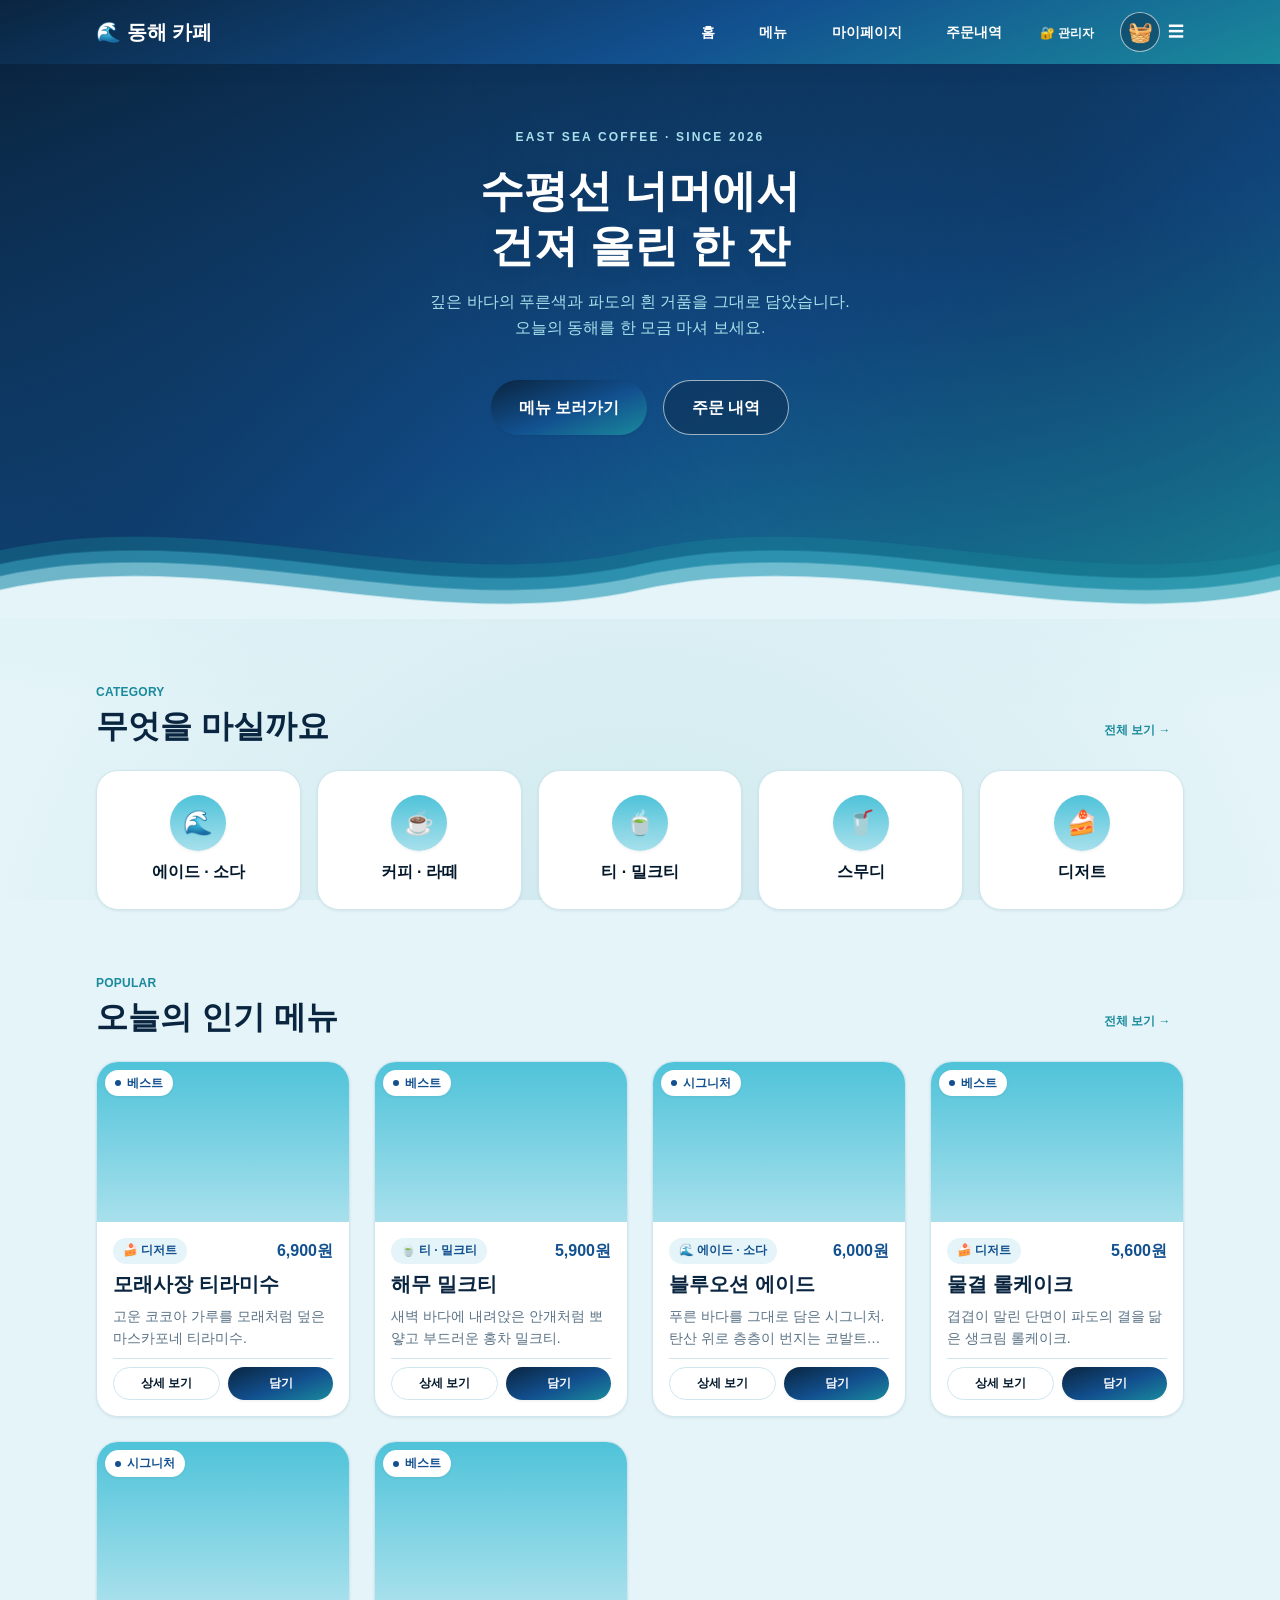
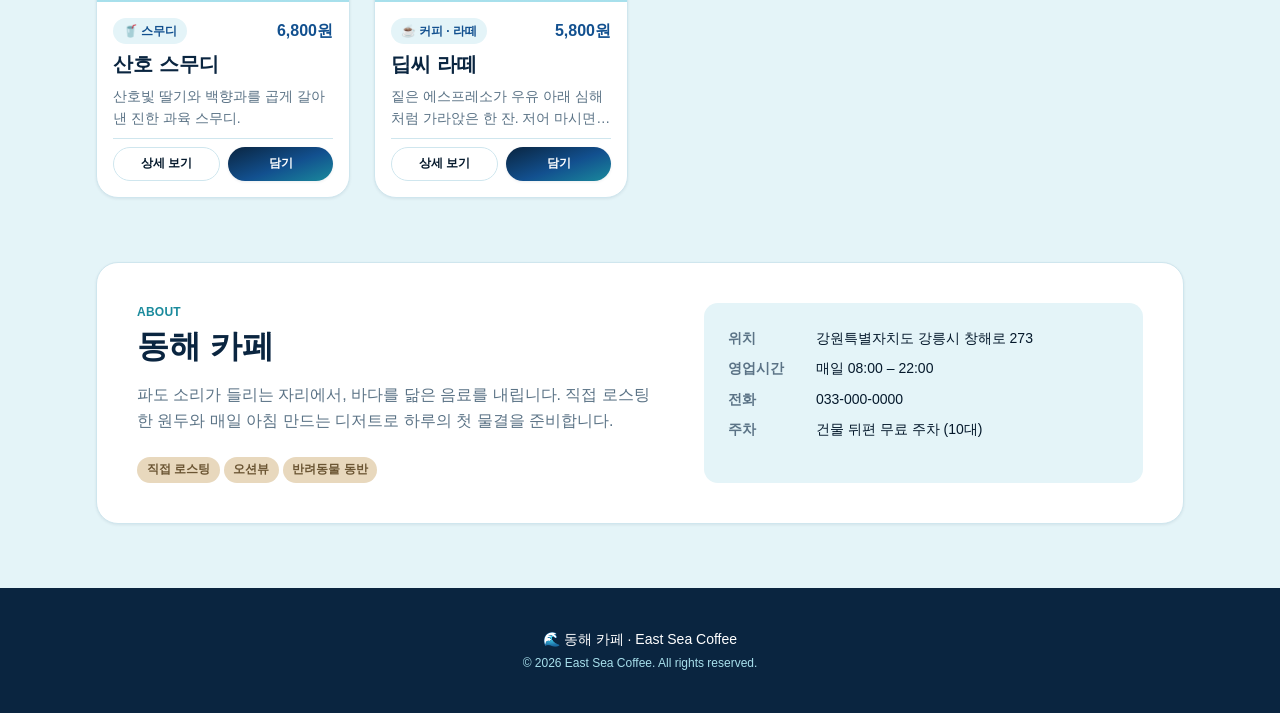
==== commit 0c64712b: "Merge pull request #16 from yundonghae/fix/mobile-header fix: 모바일 헤더 햄버거 메뉴 대응 (데스크톱 레이아웃 유지)" ====
--- a/index.html
+++ b/index.html
@@ -14,6 +14,8 @@
     <!-- defer 는 순서를 보장한다: data.js → utils.js → 페이지 스크립트 -->
     <script defer src="js/data.js"></script>
     <script defer src="js/utils.js"></script>
+    <!-- 모바일 헤더 햄버거 토글 (고객 7개 페이지 공용) -->
+    <script defer src="js/header.js"></script>
     <script defer src="index.js"></script>
   </head>
   <body>
@@ -26,20 +28,40 @@
         <a class="site-header__logo" href="index.html">🌊 동해 카페</a>
 
         <nav class="site-header__nav">
-          <a class="btn btn--ghost" href="index.html" aria-current="page">홈</a>
-          <a class="btn btn--ghost" href="menus/list.html">메뉴</a>
-          <a class="btn btn--ghost" href="my/index.html">마이페이지</a>
-          <a class="btn btn--ghost" href="orders/list.html">주문내역</a>
-
-          <!-- 관리자 진입: 대시보드가 로드될 때 키를 물으므로 여기서는 이동만 한다 -->
-          <a class="btn btn--ghost btn--sm" href="admin/index.html" title="관리자 페이지"> 🔐 관리자 </a>
-
-          <!-- 장바구니: data-cart-badge 는 CafeUtils.updateCartBadges 가 자동으로 채운다 -->
+          <!--
+            접히는 링크 묶음 — 데스크톱에서는 가로로 펼쳐지고,
+            모바일에서는 햄버거로 여는 드롭다운 패널이 된다 (js/header.js 가 data-open 토글).
+          -->
+          <div class="site-header__links" id="site-nav-links" data-nav-panel>
+            <a class="btn btn--ghost" href="index.html" aria-current="page">홈</a>
+            <a class="btn btn--ghost" href="menus/list.html">메뉴</a>
+            <a class="btn btn--ghost" href="my/index.html">마이페이지</a>
+            <a class="btn btn--ghost" href="orders/list.html">주문내역</a>
+
+            <!-- 관리자 진입: 대시보드가 로드될 때 키를 물으므로 여기서는 이동만 한다 -->
+            <a class="btn btn--ghost btn--sm" href="admin/index.html" title="관리자 페이지">
+              🔐 관리자
+            </a>
+          </div>
+
+          <!-- 장바구니: 모바일에서도 항상 보인다 (data-cart-badge 는 CafeUtils 가 채운다) -->
           <a class="site-header__cart" href="basket/list.html">
             <span aria-hidden="true">🧺</span>
             <span class="sr-only">장바구니</span>
             <span class="site-header__cart-count" data-cart-badge hidden>0</span>
           </a>
+
+          <!-- 햄버거 버튼 — 모바일에서만 보인다 (CSS 로 제어) -->
+          <button
+            class="site-header__toggle"
+            type="button"
+            data-nav-toggle
+            aria-label="메뉴 열기"
+            aria-expanded="false"
+            aria-controls="site-nav-links"
+          >
+            <span aria-hidden="true">☰</span>
+          </button>
         </nav>
       </div>
     </header>
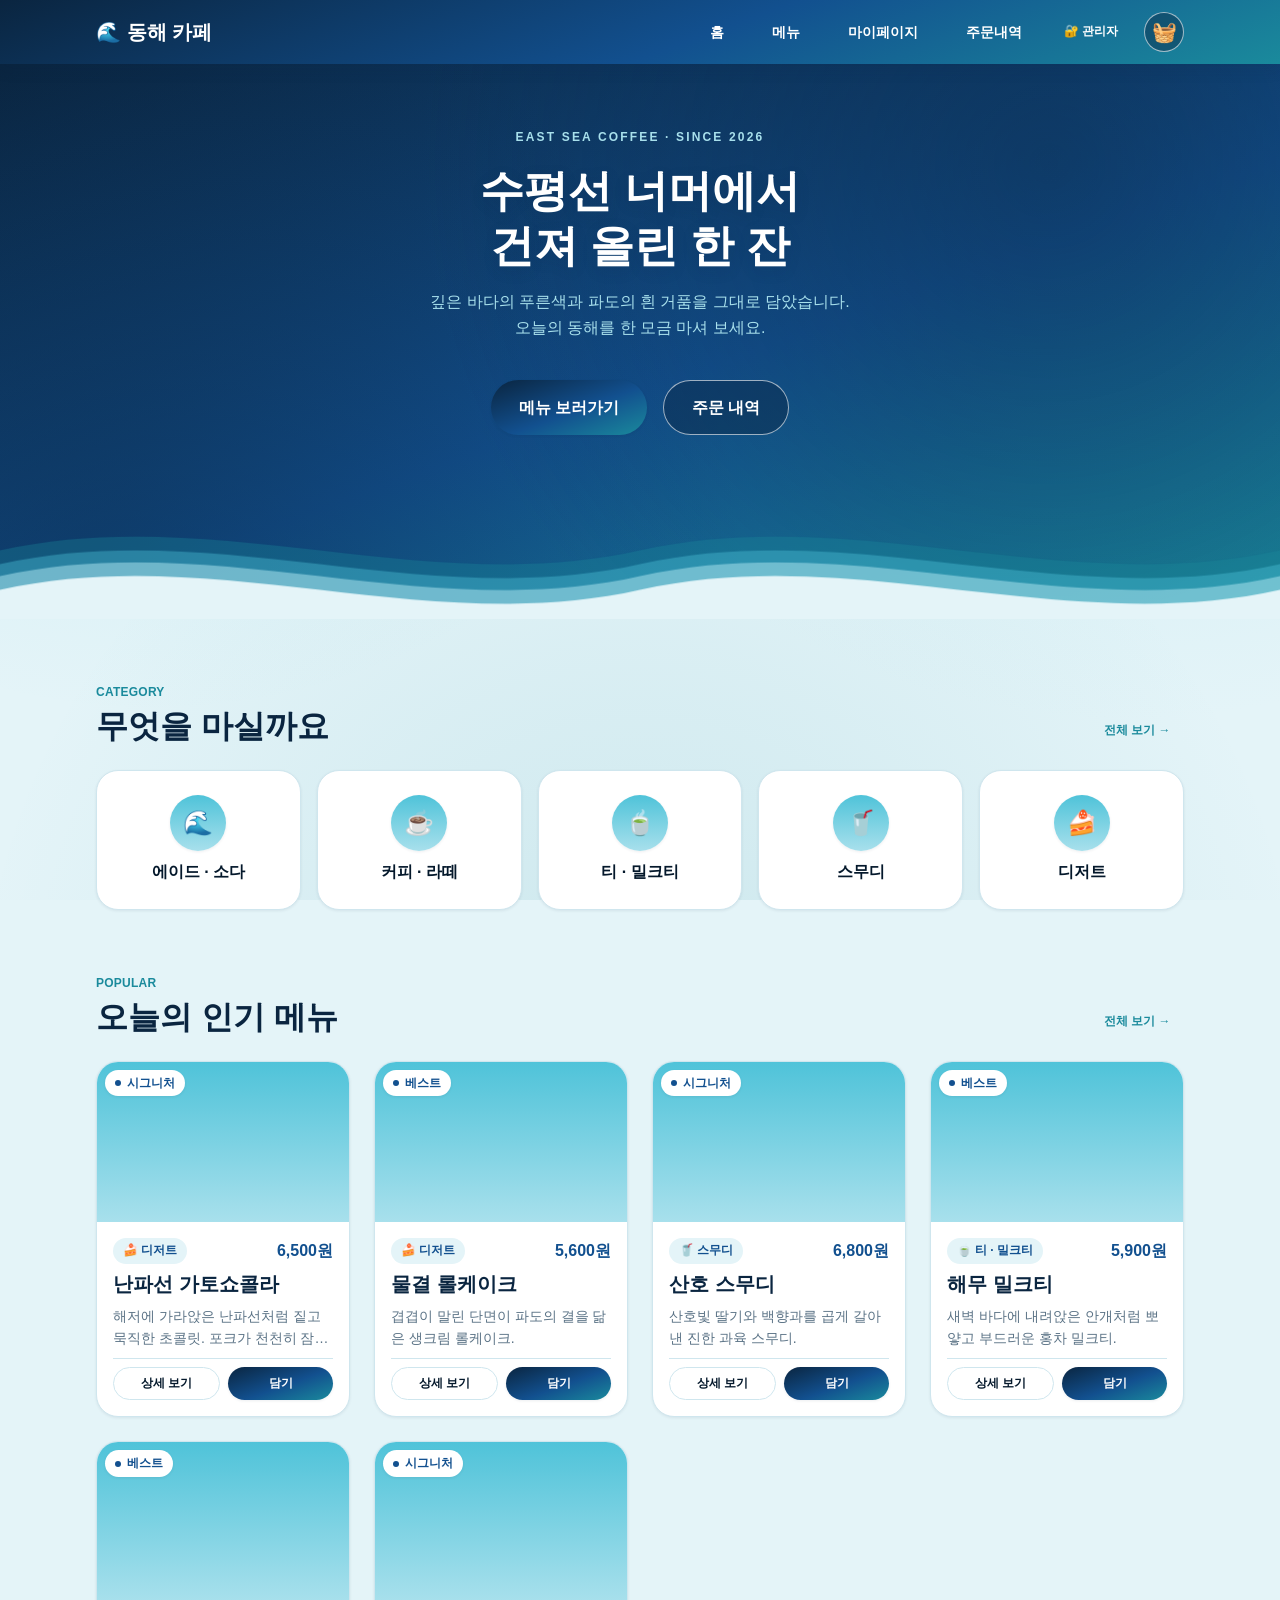
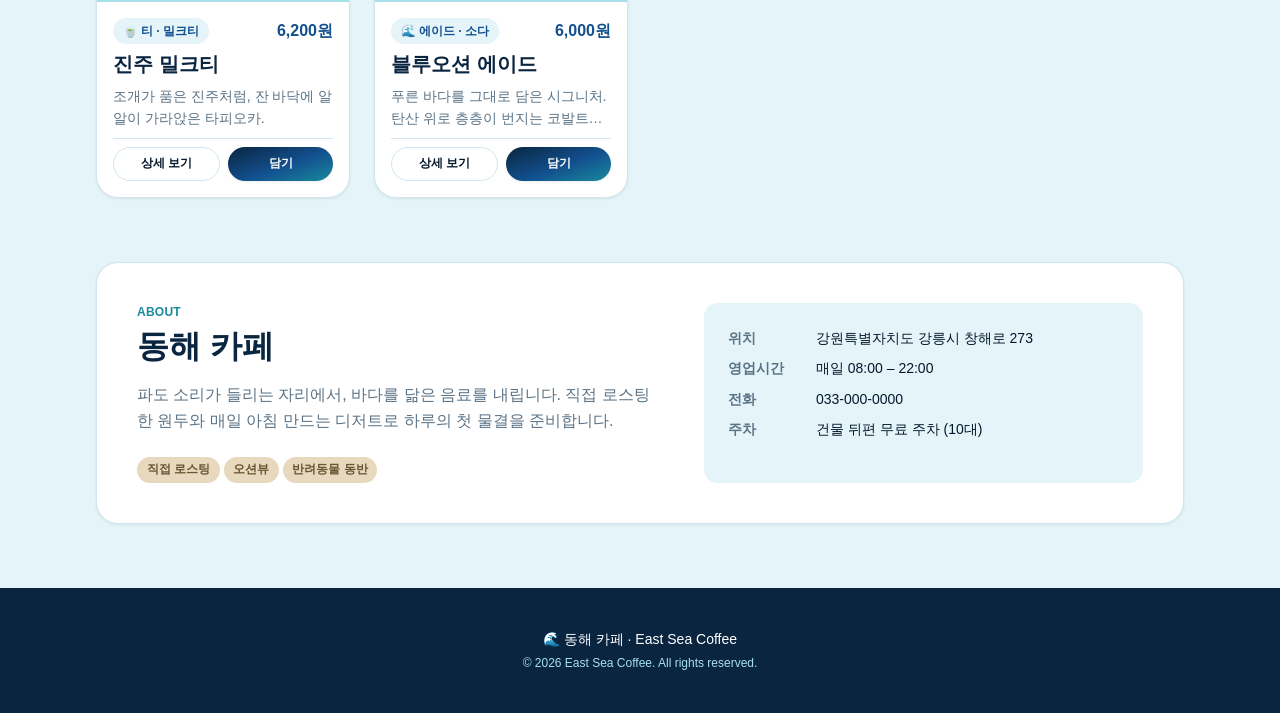
==== commit 737e8e15: "feat: 바다 테마 파비콘 추가" ====
--- a/index.html
+++ b/index.html
@@ -4,6 +4,9 @@
     <meta charset="UTF-8" />
     <meta name="viewport" content="width=device-width, initial-scale=1.0" />
     <title>동해 카페2 — 수평선 너머의 한 잔</title>
+
+    <!-- 파비콘 — 루트의 favicon.svg 를 절대경로로 가리켜 모든 깊이에서 동일하게 동작한다 -->
+    <link rel="icon" href="/favicon.svg" type="image/svg+xml" />
     <meta name="description" content="깊은 바다를 담은 음료와 디저트. 동해 카페에서 시원한 한 잔을 만나 보세요." />
 
     <!-- 1단계 공유 자원 (전역 변수 · 리셋 · 공통 컴포넌트) -->
@@ -135,6 +138,21 @@
       </section>
 
       <!-- ============================================
+           추천 메뉴 배너 (캐러셀)
+           슬라이드·화살표·점은 index.js 가 렌더한다.
+           자동 넘김은 4.5초, hover/포커스·멈춤 버튼·동작 줄이기 설정이면 멈춘다.
+           ============================================ -->
+      <section
+        class="container section banner-section"
+        aria-label="추천 메뉴"
+        aria-roledescription="캐러셀"
+      >
+        <div class="banner" data-banner>
+          <!-- index.js 가 렌더 (추천 메뉴가 없으면 이 섹션은 통째로 숨긴다) -->
+        </div>
+      </section>
+
+      <!-- ============================================
            카테고리 바로가기
            클릭 → menus/list.html?category=<id> (list.js 가 쿼리를 읽어 필터링)
            ============================================ -->
--- a/index.css
+++ b/index.css
@@ -93,6 +93,79 @@
   display: none;
 }
 
+/* --- 접히는 내비 링크 묶음 --- */
+/* 데스크톱: 지금처럼 가로로 펼친다 (기존 동작 그대로) */
+.site-header__links {
+  display: flex;
+  align-items: center;
+  gap: var(--space-sm);
+}
+
+/* --- 햄버거 버튼 (모바일 전용) --- */
+.site-header__toggle {
+  display: none; /* 데스크톱에서는 숨긴다 */
+  align-items: center;
+  justify-content: center;
+  width: 2.5rem;
+  height: 2.5rem;
+  border-radius: var(--radius-full);
+  border: 1px solid var(--glass-border);
+  background: var(--glass-bg-deep); /* 장바구니 아이콘과 같은 유리 질감 */
+  color: var(--foam);
+  font-size: var(--fs-lg);
+  line-height: 1;
+  transition: box-shadow var(--transition);
+}
+
+.site-header__toggle:hover {
+  box-shadow: var(--glow-aqua);
+}
+
+/* ============================================
+   모바일 헤더 — [로고] [🧺] [☰] 만 한 줄에 남기고,
+   나머지 링크는 햄버거로 여는 드롭다운 패널에 세로로 담는다.
+   ============================================ */
+
+@media (max-width: 768px) {
+  /* 로고가 세로로 깨지지 않도록 한 줄로 고정 */
+  .site-header__logo {
+    white-space: nowrap;
+  }
+
+  .site-header__toggle {
+    display: inline-flex;
+  }
+
+  .site-header__links {
+    /* .site-header 가 sticky(=위치 지정 요소)라 그 기준으로 헤더 바로 아래에 붙는다 */
+    position: absolute;
+    top: var(--header-height);
+    left: 0;
+    right: 0;
+    z-index: var(--z-overlay); /* 히어로 물결·본문 위로 확실히 띄운다 */
+
+    display: none; /* 기본은 접힘 — js/header.js 가 data-open 을 켜면 펼쳐진다 */
+    flex-direction: column;
+    align-items: stretch;
+    gap: var(--space-xs);
+    padding: var(--space-md);
+
+    background: var(--grad-ocean); /* 헤더와 같은 심해 톤 */
+    border-top: 1px solid var(--glass-border);
+    box-shadow: var(--shadow-lg);
+  }
+
+  .site-header__links[data-open="true"] {
+    display: flex;
+  }
+
+  /* 드롭다운 안에서는 링크를 왼쪽 정렬된 한 줄 항목처럼 보여 준다 */
+  .site-header__links .btn {
+    width: 100%;
+    justify-content: flex-start;
+  }
+}
+
 /* --- 페이지 제목 --- */
 .page-head {
   display: flex;
@@ -579,3 +652,50 @@
     animation: none;
   }
 }
+/* ============================================
+   스크롤 등장 애니메이션 (JS 의 IntersectionObserver 와 연동)
+   카드가 뷰포트에 들어오면 아래에서 살짝 떠오르며 나타난다.
+
+   ⚠️ transform 을 "지속 선언"으로 두지 않는 이유:
+      variables.css 에 .card:hover { transform: translateY(-3px) } 가 있는데,
+      .is-visible { transform: none } 을 쓰면 특정도가 같고 이 파일이 나중에 로드돼
+      hover 로 떠오르는 효과가 죽어 버린다.
+      그래서 keyframes 로만 움직이고, 끝나면 transform 이 원래대로(none) 돌아가게 한다.
+   ============================================ */
+
+.pick-card.reveal,
+.category-card.reveal {
+  opacity: 0; /* 등장 전에는 감춰 둔다 */
+}
+
+.pick-card.reveal.is-visible,
+.category-card.reveal.is-visible {
+  opacity: 1;
+  /* backwards: 시차(animation-delay) 동안에도 from 상태를 유지 →
+     먼저 보였다가 사라지는 깜빡임을 막는다. 끝난 뒤엔 fill 이 남지 않아 hover 가 산다. */
+  animation: card-rise 0.5s ease-out backwards;
+}
+
+@keyframes card-rise {
+  from {
+    opacity: 0;
+    transform: translateY(20px);
+  }
+  to {
+    opacity: 1;
+    transform: translateY(0);
+  }
+}
+
+/* 접근성 — 동작 줄이기를 켠 사용자에게는 애니메이션 없이 즉시 보여 준다 */
+@media (prefers-reduced-motion: reduce) {
+  .pick-card.reveal,
+  .category-card.reveal {
+    opacity: 1;
+  }
+
+  .pick-card.reveal.is-visible,
+  .category-card.reveal.is-visible {
+    animation: none;
+  }
+}
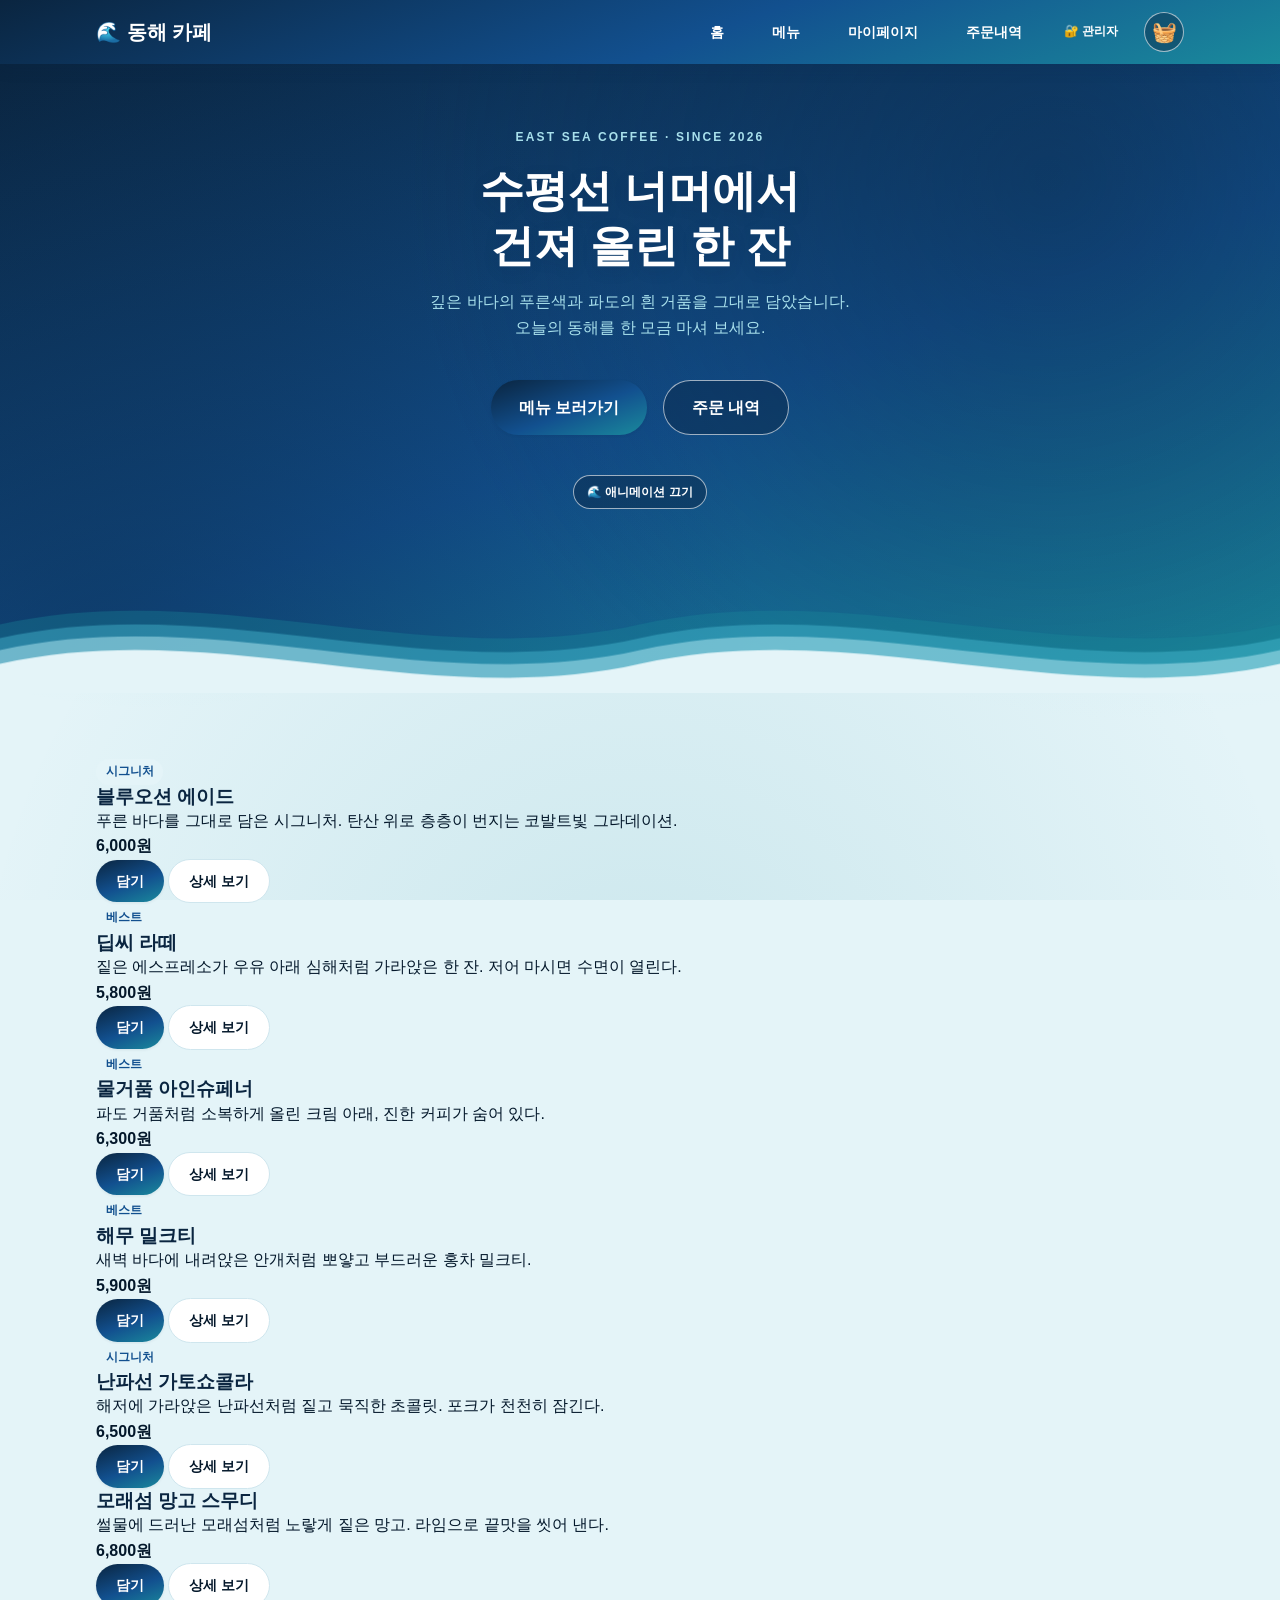
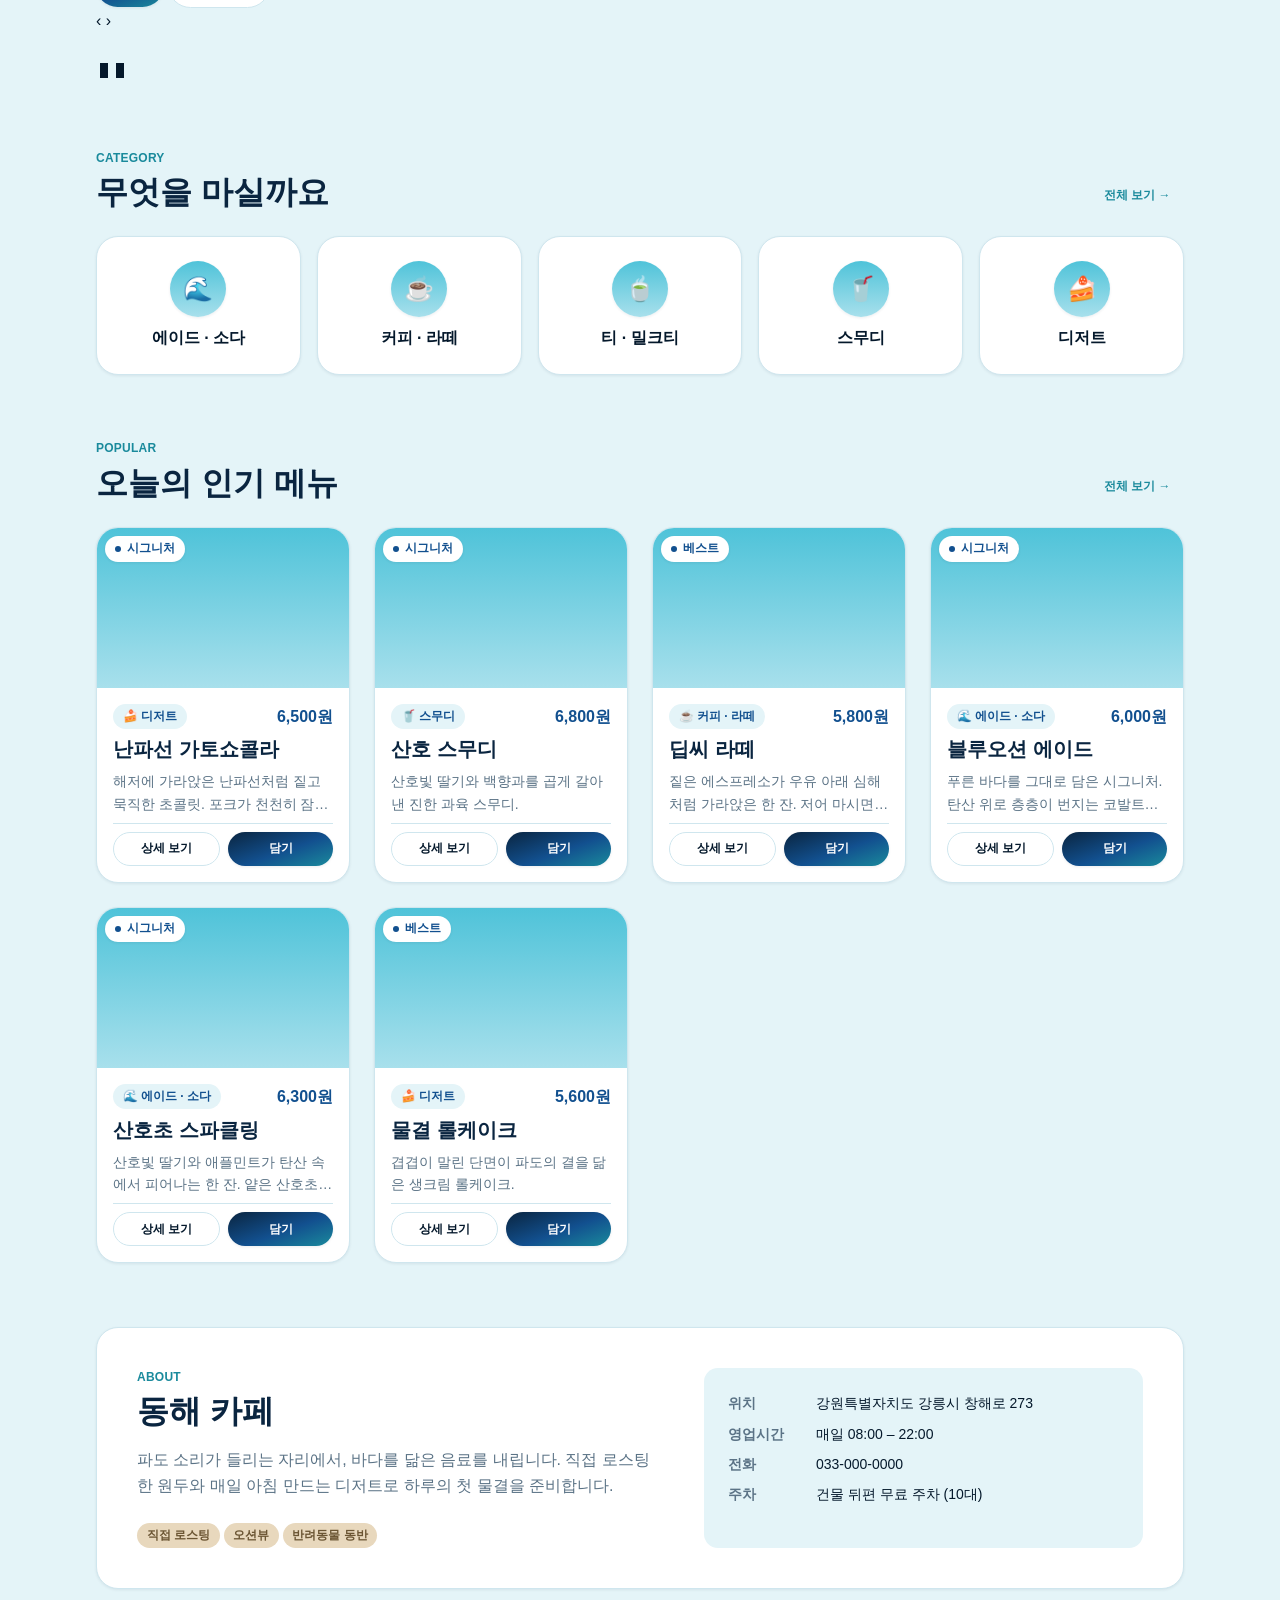
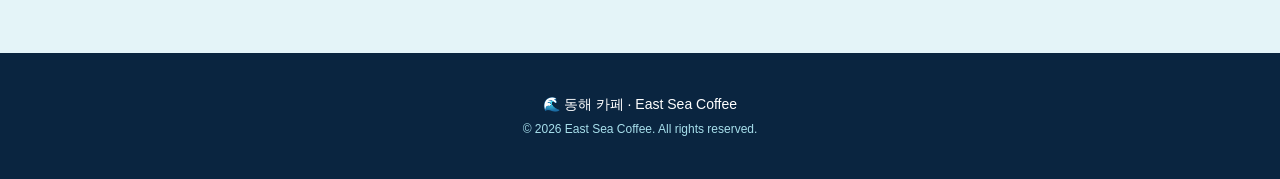
==== commit 299a859e: "feat: 애니메이션 켜기/끄기 토글 버튼 추가 (localStorage 저장, 기기 설정 존중)" ====
--- a/index.html
+++ b/index.html
@@ -87,6 +87,23 @@
           <div class="hero__actions">
             <a class="btn btn--primary btn--lg" href="menus/list.html">메뉴 보러가기</a>
             <a class="btn btn--outline btn--lg hero__ghost" href="orders/list.html"> 주문 내역 </a>
+          </div>
+
+          <!--
+            애니메이션 켜기/끄기 — 상태는 localStorage 에 저장되어
+            모든 페이지·새로고침에서 유지된다 (utils.js 의 initMotion 이 반영).
+            버튼 문구·aria-pressed 는 index.js 가 현재 상태로 맞춘다.
+            새 CSS 없이 기존 .btn / .hero__ghost 를 재사용한다.
+          -->
+          <div class="hero__actions">
+            <button
+              class="btn btn--outline btn--sm hero__ghost"
+              type="button"
+              data-motion-toggle
+              aria-pressed="false"
+            >
+              🌊 애니메이션 끄기
+            </button>
           </div>
         </div>
         <!--
--- a/css/variables.css
+++ b/css/variables.css
@@ -6,19 +6,19 @@
 
 :root {
   /* --- 바다 팔레트 (깊은 곳 → 얕은 곳) --- */
-  --sea-abyss: #04182b;      /* 심해 (가장 진한 텍스트) */
-  --sea-navy: #0a2540;       /* 딥오션 네이비 */
-  --sea-cobalt: #12508f;     /* 코발트 블루 */
-  --sea-teal: #1a8a9c;       /* 청록 */
-  --sea-aqua: #4fc3d9;       /* 밝은 물빛 */
-  --sea-sky: #a8e0ec;        /* 밝은 하늘색 (얕은 수면) */
-  --sea-mist: #e4f4f8;       /* 물안개 (밝은 배경) */
+  --sea-abyss: #04182b; /* 심해 (가장 진한 텍스트) */
+  --sea-navy: #0a2540; /* 딥오션 네이비 */
+  --sea-cobalt: #12508f; /* 코발트 블루 */
+  --sea-teal: #1a8a9c; /* 청록 */
+  --sea-aqua: #4fc3d9; /* 밝은 물빛 */
+  --sea-sky: #a8e0ec; /* 밝은 하늘색 (얕은 수면) */
+  --sea-mist: #e4f4f8; /* 물안개 (밝은 배경) */
 
   /* --- 포인트 --- */
-  --foam: #ffffff;           /* 파도 흰 거품 */
-  --foam-soft: #f4fbfd;      /* 옅은 거품 */
-  --sand: #e8d8bd;           /* 모래빛 베이지 */
-  --sand-deep: #c9ae86;      /* 젖은 모래 */
+  --foam: #ffffff; /* 파도 흰 거품 */
+  --foam-soft: #f4fbfd; /* 옅은 거품 */
+  --sand: #e8d8bd; /* 모래빛 베이지 */
+  --sand-deep: #c9ae86; /* 젖은 모래 */
 
   /* --- 시맨틱 컬러 --- */
   --color-primary: var(--sea-cobalt);
@@ -32,9 +32,9 @@
   --color-border: #cfe6ee;
 
   /* --- 상태 컬러 --- */
-  --color-success: #2a9d6f;   /* 해조 그린 */
-  --color-warning: #dfa03a;   /* 모래 노랑 */
-  --color-danger: #d1543f;    /* 산호 레드 */
+  --color-success: #2a9d6f; /* 해조 그린 */
+  --color-warning: #dfa03a; /* 모래 노랑 */
+  --color-danger: #d1543f; /* 산호 레드 */
   --color-info: var(--sea-cobalt);
 
   /* --- 그라데이션 (수면 느낌) --- */
@@ -44,7 +44,7 @@
 
   /* --- 글래스모피즘 (물결/물방울 질감) --- */
   --glass-bg: rgba(255, 255, 255, 0.5);
-  --glass-bg-deep: rgba(10, 37, 64, 0.42);  /* 어두운 배경 위 유리 */
+  --glass-bg-deep: rgba(10, 37, 64, 0.42); /* 어두운 배경 위 유리 */
   --glass-border: rgba(255, 255, 255, 0.6);
   --glass-blur: 14px;
 
@@ -69,8 +69,7 @@
   --space-2xl: 64px;
 
   /* --- 타이포 --- */
-  --font-sans: "Pretendard", "Noto Sans KR", -apple-system, BlinkMacSystemFont,
-    "Segoe UI", Roboto, sans-serif;
+  --font-sans: 'Pretendard', 'Noto Sans KR', -apple-system, BlinkMacSystemFont, 'Segoe UI', Roboto, sans-serif;
   --fs-xs: 0.75rem;
   --fs-sm: 0.875rem;
   --fs-md: 1rem;
@@ -159,7 +158,12 @@
   list-style: none;
 }
 
-h1, h2, h3, h4, h5, h6 {
+h1,
+h2,
+h3,
+h4,
+h5,
+h6 {
   line-height: 1.25;
   font-weight: 700;
   color: var(--sea-navy);
@@ -207,7 +211,9 @@
   border: 1px solid var(--color-border);
   border-radius: var(--radius-lg);
   box-shadow: var(--shadow-sm);
-  transition: transform var(--transition), box-shadow var(--transition);
+  transition:
+    transform var(--transition),
+    box-shadow var(--transition);
 }
 
 .card:hover {
@@ -225,8 +231,11 @@
   border-radius: var(--radius-full);
   font-weight: 600;
   font-size: var(--fs-sm);
-  transition: background var(--transition), transform var(--transition),
-    box-shadow var(--transition), color var(--transition),
+  transition:
+    background var(--transition),
+    transform var(--transition),
+    box-shadow var(--transition),
+    color var(--transition),
     border-color var(--transition);
   white-space: nowrap;
 }
@@ -270,7 +279,9 @@
   color: var(--foam);
 }
 
-.btn--block { width: 100%; }
+.btn--block {
+  width: 100%;
+}
 
 .btn--sm {
   padding: 0.4rem 0.85rem;
@@ -316,17 +327,29 @@
 }
 
 .chip::before {
-  content: "";
+  content: '';
   width: 6px;
   height: 6px;
   border-radius: 50%;
   background: currentColor;
 }
 
-.chip--warning { color: var(--color-warning); background: rgba(223, 160, 58, 0.14); }
-.chip--info    { color: var(--color-info);    background: rgba(18, 80, 143, 0.12); }
-.chip--success { color: var(--color-success); background: rgba(42, 157, 111, 0.14); }
-.chip--danger  { color: var(--color-danger);  background: rgba(209, 84, 63, 0.14); }
+.chip--warning {
+  color: var(--color-warning);
+  background: rgba(223, 160, 58, 0.14);
+}
+.chip--info {
+  color: var(--color-info);
+  background: rgba(18, 80, 143, 0.12);
+}
+.chip--success {
+  color: var(--color-success);
+  background: rgba(42, 157, 111, 0.14);
+}
+.chip--danger {
+  color: var(--color-danger);
+  background: rgba(209, 84, 63, 0.14);
+}
 
 /* 입력 필드 */
 .field {
@@ -349,7 +372,9 @@
   border: 1.5px solid var(--color-border);
   border-radius: var(--radius-md);
   background: var(--color-surface);
-  transition: border-color var(--transition), box-shadow var(--transition);
+  transition:
+    border-color var(--transition),
+    box-shadow var(--transition);
 }
 
 .input::placeholder,
@@ -392,7 +417,9 @@
   transition: background var(--transition);
 }
 
-.qty-stepper__btn:hover { background: var(--sea-mist); }
+.qty-stepper__btn:hover {
+  background: var(--sea-mist);
+}
 
 .qty-stepper__value {
   min-width: 1.5rem;
@@ -402,13 +429,21 @@
 }
 
 /* 헬퍼 */
-.text-muted { color: var(--color-text-muted); }
-.text-accent { color: var(--color-accent); }
-.text-center { text-align: center; }
+.text-muted {
+  color: var(--color-text-muted);
+}
+.text-accent {
+  color: var(--color-accent);
+}
+.text-center {
+  text-align: center;
+}
 .sr-only {
   position: absolute;
-  width: 1px; height: 1px;
-  padding: 0; margin: -1px;
+  width: 1px;
+  height: 1px;
+  padding: 0;
+  margin: -1px;
   overflow: hidden;
   clip: rect(0 0 0 0);
   white-space: nowrap;
@@ -430,20 +465,19 @@
 
 /* 스켈레톤 / 로딩 (물결이 흐르는 듯한 shimmer) */
 .skeleton {
-  background: linear-gradient(
-    90deg,
-    var(--sea-mist) 25%,
-    var(--foam) 50%,
-    var(--sea-mist) 75%
-  );
+  background: linear-gradient(90deg, var(--sea-mist) 25%, var(--foam) 50%, var(--sea-mist) 75%);
   background-size: 200% 100%;
   animation: shimmer 1.4s infinite;
   border-radius: var(--radius-md);
 }
 
 @keyframes shimmer {
-  0% { background-position: 200% 0; }
-  100% { background-position: -200% 0; }
+  0% {
+    background-position: 200% 0;
+  }
+  100% {
+    background-position: -200% 0;
+  }
 }
 
 /* ============================================
@@ -473,13 +507,25 @@
   animation: toast-in 0.25s ease;
 }
 
-.toast--success { background: var(--color-success); }
-.toast--danger  { background: var(--color-danger); }
-.toast--warning { background: var(--color-warning); }
+.toast--success {
+  background: var(--color-success);
+}
+.toast--danger {
+  background: var(--color-danger);
+}
+.toast--warning {
+  background: var(--color-warning);
+}
 
 @keyframes toast-in {
-  from { opacity: 0; transform: translateY(12px); }
-  to { opacity: 1; transform: translateY(0); }
+  from {
+    opacity: 0;
+    transform: translateY(12px);
+  }
+  to {
+    opacity: 1;
+    transform: translateY(0);
+  }
 }
 
 @media (prefers-reduced-motion: reduce) {
@@ -491,3 +537,14 @@
     scroll-behavior: auto !important;
   }
 }
+
+/* 사용자가 직접 끈 경우 — utils.js 가 <html> 에 .reduce-motion 을 붙인다.
+   위 @media(기기 설정)는 그대로 두고, 같은 내용을 클래스에도 적용한다.
+   → 기기 설정이 켜져 있으면 저장값과 무관하게 계속 꺼진 상태로 동작한다. */
+html.reduce-motion *,
+html.reduce-motion *::before,
+html.reduce-motion *::after {
+  animation: none !important;
+  transition: none !important;
+  scroll-behavior: auto !important;
+}
